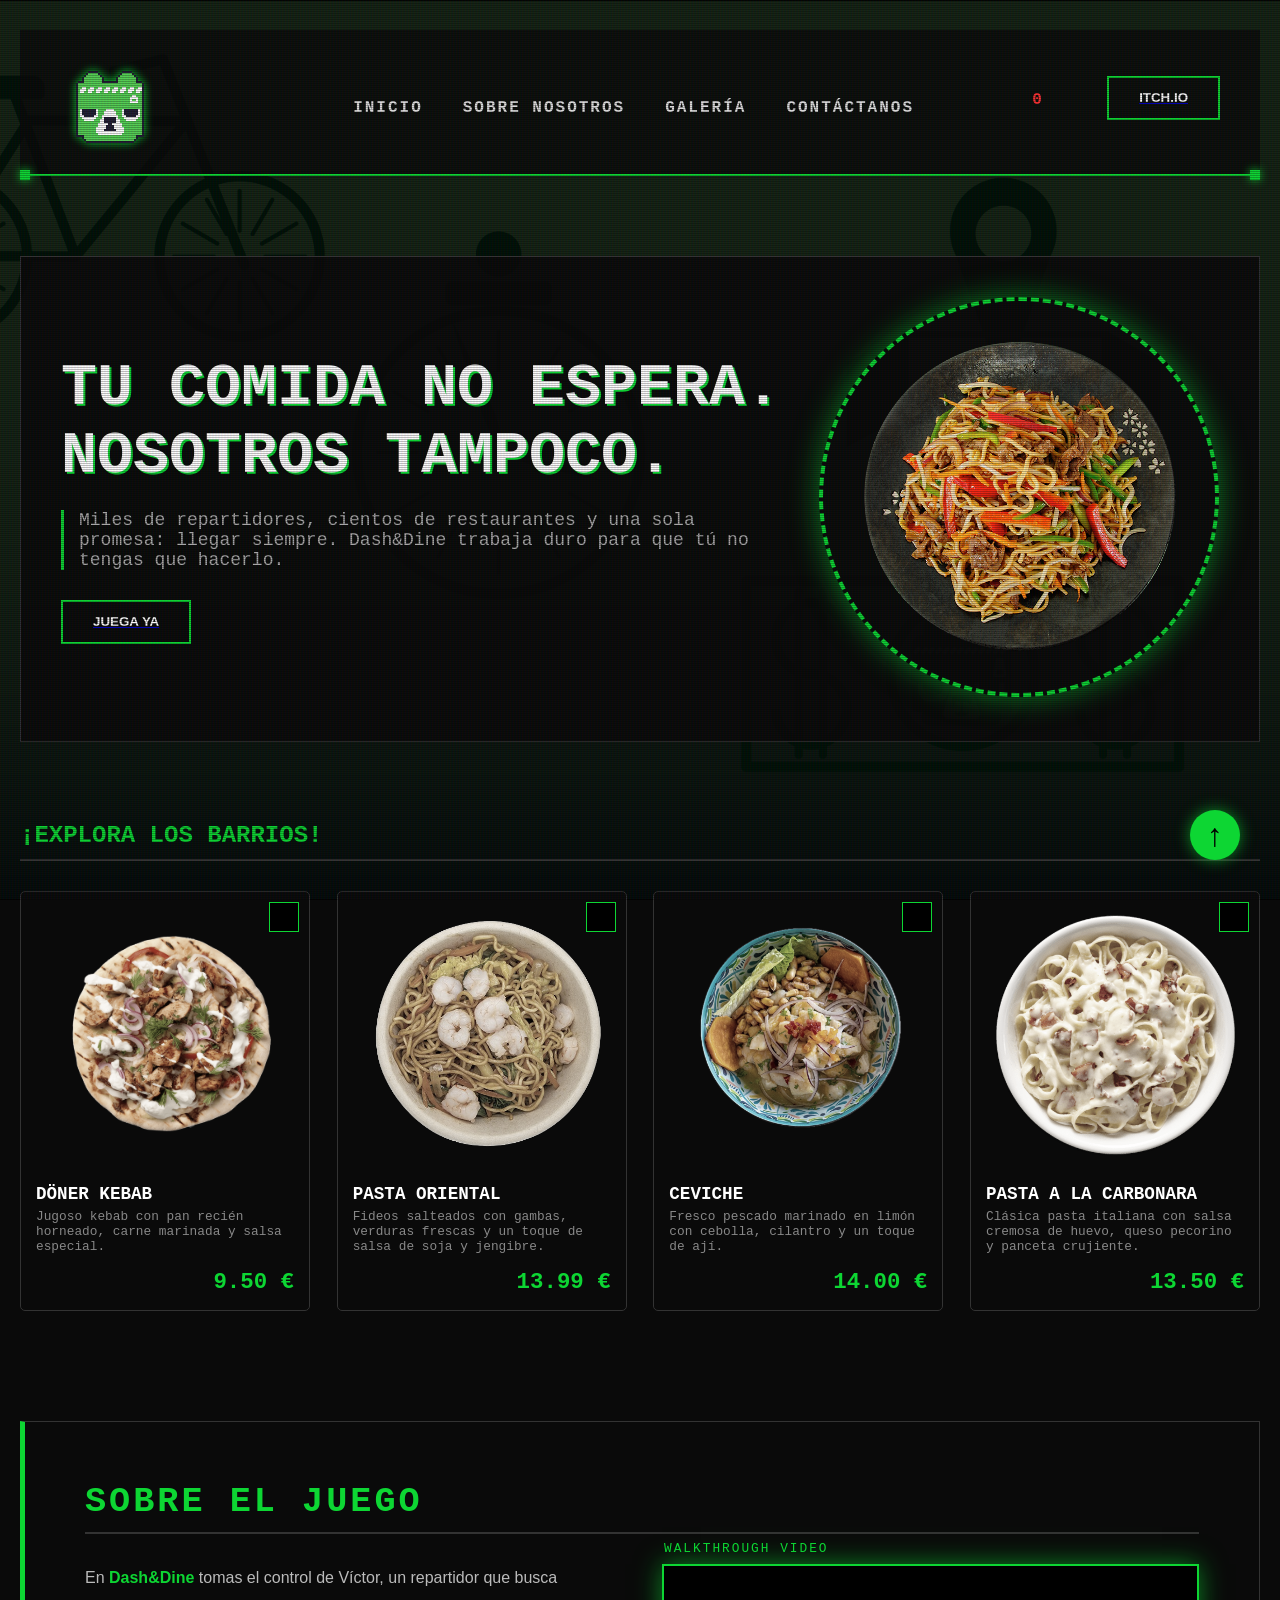
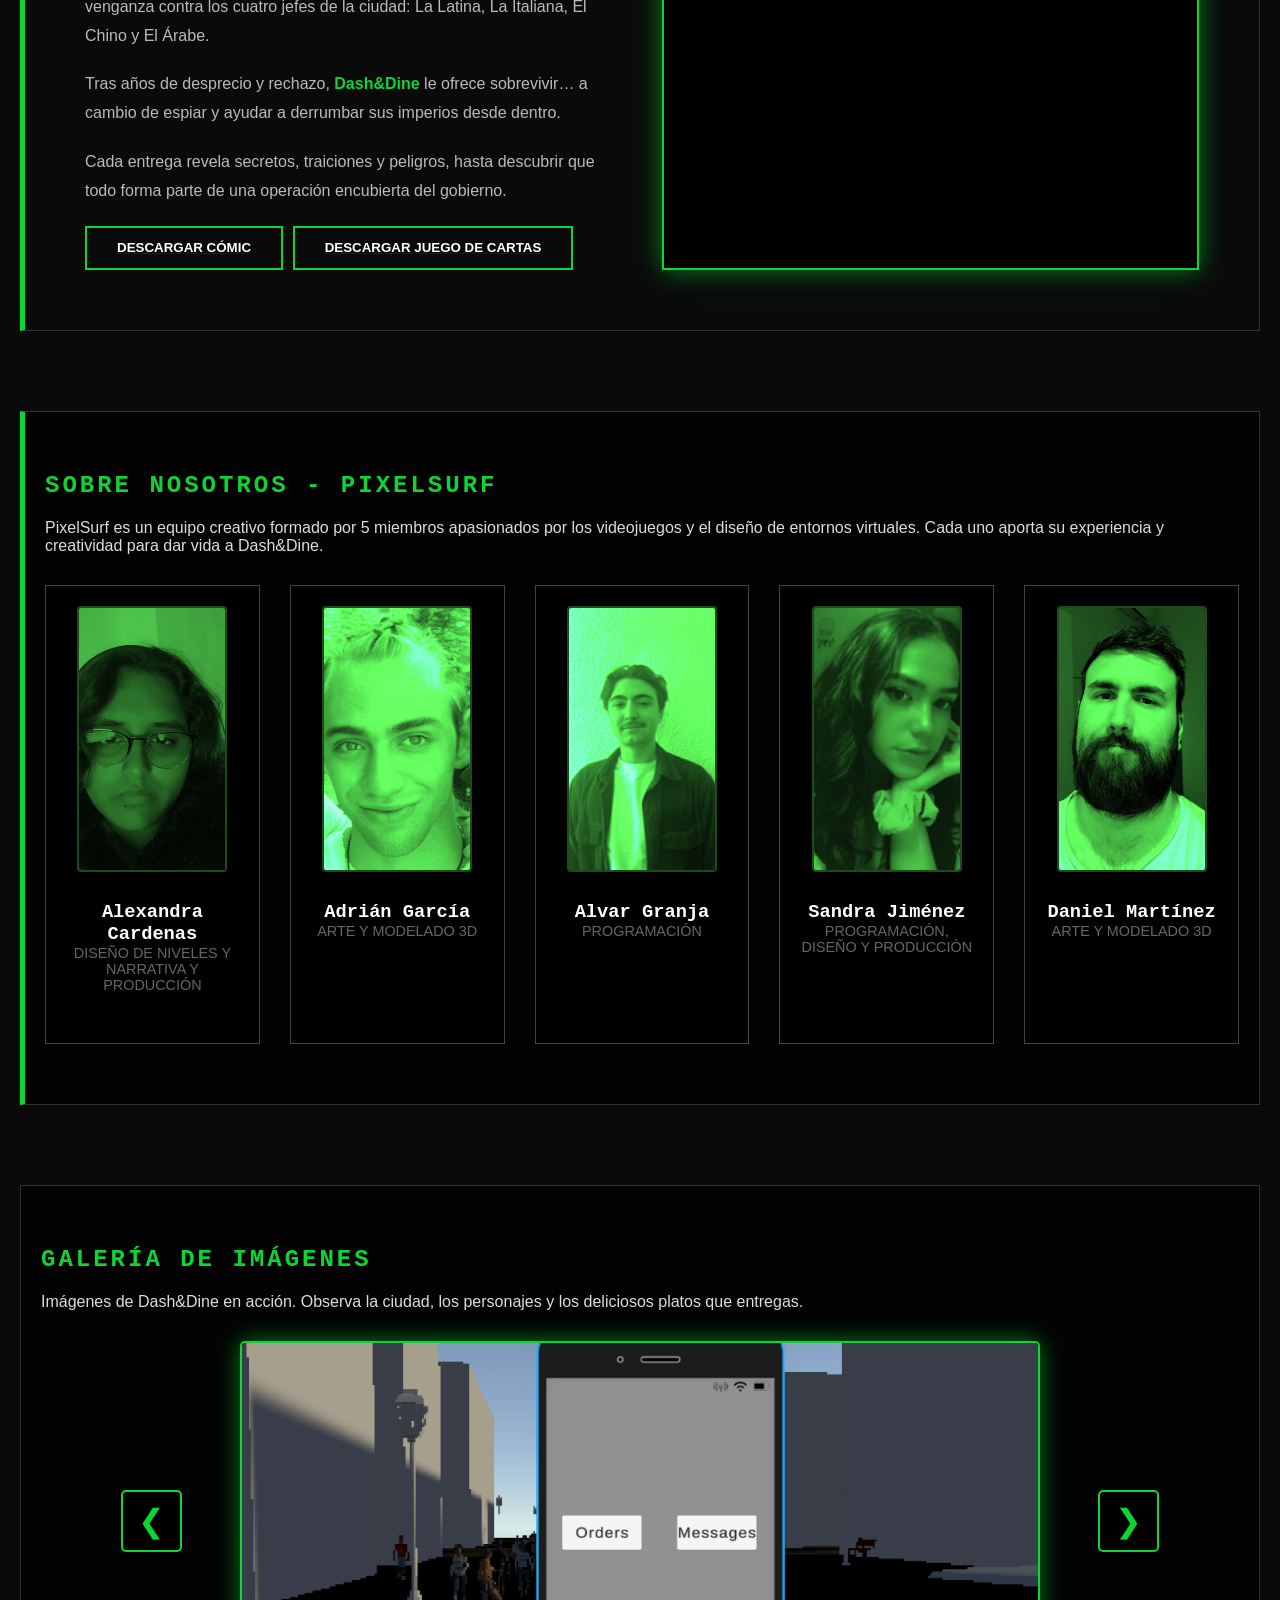
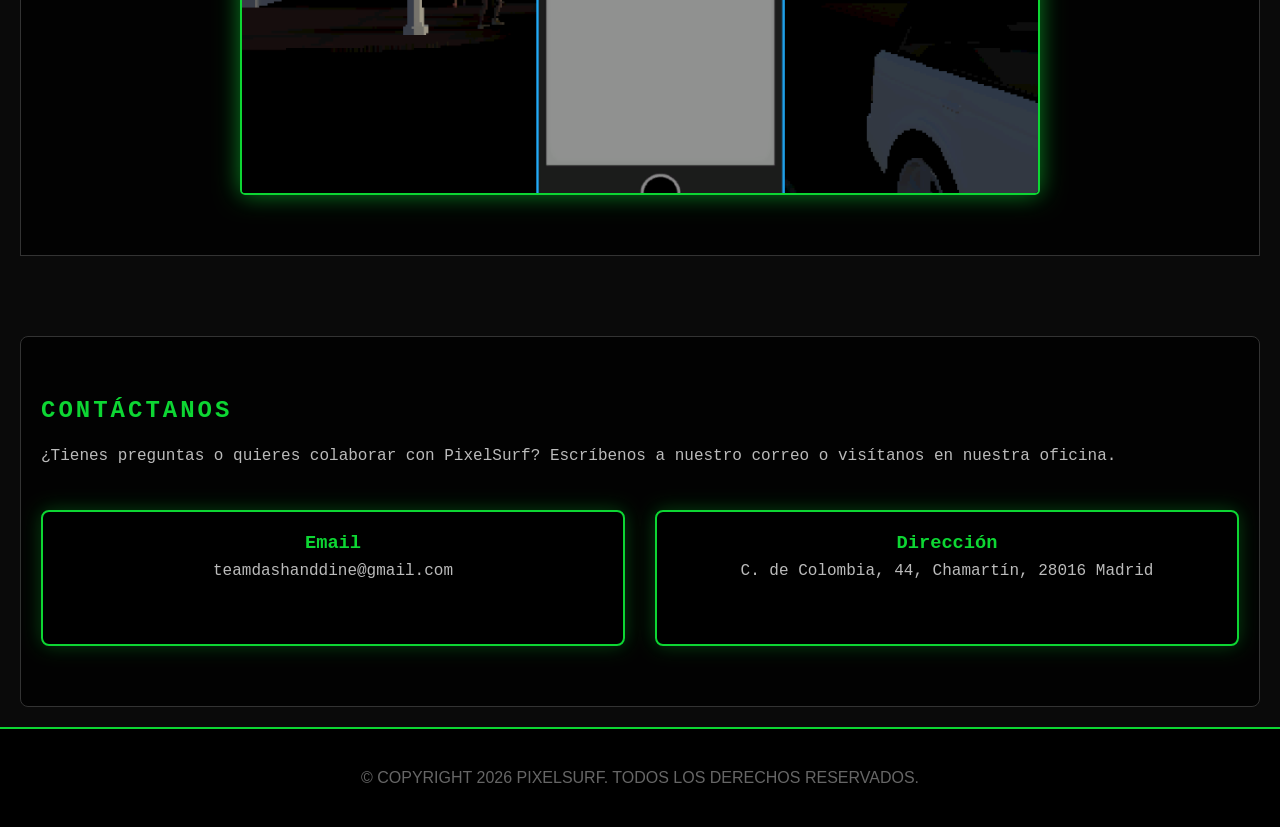
==== index.html @ 3e517e76 "Cambios en la V2.0 de la Página web de Dash&Dine-BETA" ====
<!DOCTYPE html>
<html lang="es">
<head>
    <meta charset="UTF-8">
    <meta name="viewport" content="width=device-width, initial-scale=1.0">
    <title>Dash&Dine</title>
    <link rel="icon" type="image/x-icon" href="./images/Logo empresa vectorizado.png">
    <link rel="stylesheet" href="styles.css">
    <link rel="stylesheet" href="https://cdnjs.cloudflare.com/ajax/libs/font-awesome/7.0.1/css/all.min.css" integrity="sha512-2SwdPD6INVrV/lHTZbO2nodKhrnDdJK9/kg2XD1r9uGqPo1cUbujc+IYdlYdEErWNu69gVcYgdxlmVmzTWnetw==" crossorigin="anonymous" referrerpolicy="no-referrer" />    
    <link href="https://fonts.googleapis.com/css2?family=Press+Start+2P&display=swap" rel="stylesheet">
</head>
<body>

    <div class="container" id="container">
    <header>
  <div class="header-left">
    <div class="logo"><img src="images/idel cara oso.gif" alt="Logo Dash&Dine"></div>
  </div>

  <div class="header-center">
    <nav id="nav">
      <ul>
        <li><a href="#home">Inicio</a></li>        
        <li><a href="#sobre-nosotros">Sobre Nosotros</a></li>
        <li><a href="#galeria">Galería</a></li>
        <li><a href="#contacto">Contáctanos</a></li>              
      </ul>
    </nav>
  </div>

  <div class="header-right">
    <div class="buttons">          
      <button class="btn"><a href="https://dashdine.itch.io/dashanddine" target="_blank"><strong style="color: #ffff;">ITCH.IO</strong></a></button>        
    </div>

    <div class="cart-icon">
      <i class="fa-solid fa-cart-shopping"></i>
      <span class="cart-count">0</span>
    </div>

    <div class="hamburger" id="hamburger">
      <i class="fas fa-bars"></i>
    </div>  
  </div>
</header>
    
    <main>
      <!-- SECCIÓN CABECERO -->
        <section class="hero" id="home">
            <div class="hero-text">
                <h1>Tu comida no espera. Nosotros tampoco.</h1>
                <p>Miles de repartidores, cientos de restaurantes y una sola promesa: llegar siempre. Dash&Dine trabaja duro para que tú no tengas que hacerlo.</p>
                <button class="btn"><a href="https://drive.google.com/file/d/17sNbVnLDnBsjd07qp7VvM08RgB2fmEKS/view?usp=sharing" target="_blank"><strong style="color: #ffff;">JUEGA YA</strong></a></button>
            </div>

            <div class="hero-image">
                <img src="./images/1.png" alt="Delicious Food" id="heroImage">
            </div>
        </section>
      <!-- SECCIÓN PLATOS -->
        <section class="popular-dishes">
        <h2>¡Explora los barrios!</h2>
        <div class="dishes">
          <div class="dish" data-img="./images/2.png">
          <img class="dish-image" src="./images/2.png" alt="Döner Kebab">
            <h3>Döner Kebab</h3>
            <p>Jugoso kebab con pan recién horneado, carne marinada y salsa especial.</p>
            <span class="price">9.50 €</span>
            <button class="add-to-cart" data-name="Döner Kebab" data-price="9.50">
              <i class="fas fa-plus"></i>
            </button>
          </div>

         <div class="dish" data-img="./images/3.png">
          <img class="dish-image" src="./images/3.png"  alt="Pasta Oriental">
            <h3>Pasta Oriental</h3>
            <p>Fideos salteados con gambas, verduras frescas y un toque de salsa de soja y jengibre.</p>
            <span class="price">13.99 €</span>
            <button class="add-to-cart" data-name="Pasta Oriental" data-price="13.99">
              <i class="fas fa-plus"></i>
            </button>
          </div>

          <div class="dish" data-img="./images/4.png">
          <img class="dish-image" src="./images/4.png" alt="Ceviche">
            <h3>Ceviche</h3>
            <p>Fresco pescado marinado en limón con cebolla, cilantro y un toque de ají.</p>
            <span class="price">14.00 €</span>
            <button class="add-to-cart" data-name="Ceviche" data-price="14.00">
              <i class="fas fa-plus"></i>
            </button>
          </div>

          <div class="dish" data-img="./images/5.png">
          <img class="dish-image" src="./images/5.png" alt="Pasta a la Carbonara">
            <h3>Pasta a la Carbonara</h3>
            <p>Clásica pasta italiana con salsa cremosa de huevo, queso pecorino y panceta crujiente.</p>
            <span class="price">13.50 €</span>
            <button class="add-to-cart" data-name="Pasta a la Carbonara" data-price="13.50">
              <i class="fas fa-plus"></i>
            </button>
          </div>
        </div>
      </section>
      <!-- SECCIÓN SOBRE EL JUEGO -->
<section class="about-section">
  <h2>Sobre el juego</h2>

  <div class="about-grid">
    <!-- TEXTO -->
    <div class="about-text-box">
      <p>En <strong style="color: var(--dd-green);">Dash&Dine</strong> tomas el control de Víctor, un repartidor que busca
        venganza contra los cuatro jefes de la ciudad: La Latina, La Italiana,
        El Chino y El Árabe.
      </p>
      
      <p>
        Tras años de desprecio y rechazo, <strong style="color: var(--dd-green);">Dash&Dine</strong> le ofrece sobrevivir…
        a cambio de espiar y ayudar a derrumbar sus imperios desde dentro.
      </p>

      <p>
        Cada entrega revela secretos, traiciones y peligros, hasta descubrir
        que todo forma parte de una operación encubierta del gobierno.
      </p>
      <button class="btn"><a href="https://drive.google.com/file/d/1KR_ivKuhvXHb9k7zeSkbUABe98mkqqDk/view?usp=sharing" target="_blank"><strong style="color: #ffff;">DESCARGAR CÓMIC</strong></a></button>
      <button class="btn"><a href="https://drive.google.com/file/d/1EdqJlGHJzO-YU3TtNzqWUYExF499_Bqb/view?usp=sharing" target="_blank"><strong style="color: #ffff;">DESCARGAR JUEGO DE CARTAS</strong></a></button>
    </div>
    <div class="about-video">
  <div class="video-frame">
    <iframe 
      src="https://www.youtube.com/embed/zdBp_uDcP5E"
      title="Dash & Dine - Gameplay"
      frameborder="0"
      allow="accelerometer; autoplay; clipboard-write; encrypted-media; gyroscope; picture-in-picture"
      allowfullscreen>
    </iframe>
  </div>
</div>
</section>

<!-- SECCIÓN SOBRE NOSOTROS -->
<section class="team-section" id="sobre-nosotros">
  <div class="team-container">
    <h2>Sobre Nosotros - PixelSurf</h2>
    <p>PixelSurf es un equipo creativo formado por 5 miembros apasionados por los videojuegos y el diseño de entornos virtuales. Cada uno aporta su experiencia y creatividad para dar vida a Dash&Dine.</p>
    
    <div class="team-members">
      <div class="member">
        <img src="./images/team1.jpg" alt="Miembro 1">
        <h3>Alexandra Cardenas</h3>
        <p>Diseño de niveles y narrativa y Producción</p>
      </div>
      <div class="member">
        <img src="./images/team2.jpg" alt="Miembro 2">
        <h3>Adrián García</h3>
        <p>Arte y Modelado 3D</p>
      </div>
      <div class="member">
        <img src="./images/team3.jpg" alt="Miembro 3">
        <h3>Alvar Granja</h3>
        <p>Programación</p>
      </div>
      <div class="member">
        <img src="./images/team4.jpg" alt="Miembro 4">
        <h3>Sandra Jiménez</h3>
        <p>Programación, Diseño y Producción</p>
      </div>
      <div class="member">
        <img src="./images/team5.jpg" alt="Miembro 5">
        <h3>Daniel Martínez</h3>
        <p>Arte y Modelado 3D</p>
      </div>
    </div>
  </div>
</section>

<!-- SECCIÓN GALERÍA -->
<section class="gallery-section" id="galeria">
  <div class="gallery-container">
    <h2>Galería de Imágenes</h2>
    <p>Imágenes de Dash&Dine en acción. Observa la ciudad, los personajes y los deliciosos platos que entregas.</p>
    
   <div class="gallery-carousel">
      <div class="carousel-track">
        <img src="./images/gallery1.png" alt="Captura 1">
        <img src="./images/gallery2.png" alt="Captura 2">
        <img src="./images/gallery3.png" alt="Captura 3">
        <img src="./images/gallery4.png" alt="Captura 4">
        <img src="./images/gallery5.png" alt="Captura 5">
        <img src="./images/gallery6.png" alt="Captura 6">
        <img src="./images/gallery7.png" alt="Captura 7">
        <img src="./images/gallery8.png" alt="Captura 8">
        <img src="./images/gallery9.png" alt="Captura 9">
        <img src="./images/gallery10.png" alt="Captura 10">
        <img src="./images/gallery11.png" alt="Captura 11">
        <img src="./images/gallery12.png" alt="Captura 12">        
        <img src="./images/gallery13.png" alt="Captura 13">
        <img src="./images/gallery14.png" alt="Captura 14">
      </div>  
    </div>
    <button class="carousel-btn prev">&#10094;</button>
    <button class="carousel-btn next">&#10095;</button>

  <!-- Lightbox overlay -->
  <div id="lightbox-overlay">
    <span id="lightbox-close">&times;</span>
    <img id="lightbox-image" src="" alt="">
  </div>
</section>

<!-- SECCIÓN CONTÁCTANOS -->
<section class="contact-section" id="contacto">
  <div class="contact-container">
    <h2>Contáctanos</h2>
    <p>¿Tienes preguntas o quieres colaborar con PixelSurf? Escríbenos a nuestro correo o visítanos en nuestra oficina.</p>
    
    <div class="contact-grid">
      <!-- Datos de contacto -->
      <div class="contact-card">
        <i class="fa-solid fa-envelope"></i>
        <h3>Email</h3>
        <p>teamdashanddine@gmail.com</p>
      </div>

      <div class="contact-card">
        <i class="fa-solid fa-location-dot"></i>
        <h3>Dirección</h3>
        <p>C. de Colombia, 44, Chamartín, 28016 Madrid</p>
      </div>      
    </div>
  </div>
</section>

    <!-- Botón para volver al inicio -->
    <a href="#container" class="back-to-top" title="Volver al inicio">
        &#8593; <!-- Flecha hacia arriba -->
    </a>


    </main>
    </div>
    <script src="script.js"></script>
</body>
<!-- FOOTER-->
<footer>
        <p>&copy; copyright 2026 PixelSurf. Todos los derechos reservados.</p>
    </footer>
</html>
---- styles.css ----
/* ================= VARIABLES & SETUP ================= */
:root {
    --dd-green: #0dd633;
    --dd-green-glow: rgba(13, 214, 51, 0.6);
    --bg-dark: #0a0a0a;
    --bg-panel: #141414;
    --text-main: #e0e0e0;
    --alert-red: #ff3333;

    --font-tech: 'Courier New', Courier, 'Roboto Mono', monospace;
    --font-heading: 'Segoe UI', Impact, Roboto, sans-serif;
}

body, p, span, a, li, input, button, .about-text-box, .dish p, .team-members .member p, .contact-card p, .back-to-top {
    font-family: var(--font-heading);
}

/* Mantener títulos con la fuente de encabezado */
h1, h2, h3, h4, h5, h6 {
    font-family: var(--font-tech);
}
html {
    scroll-behavior: smooth;
}

* {
    margin: 0;
    padding: 0;
    box-sizing: border-box;
    font-family: var(--font-heading);
}

/* ================= BODY & BACKGROUND ================= */
body {
    background-color: var(--bg-dark);
    color: var(--text-main);
    overflow-x: hidden;
    position: relative;
}

body::before {
    content: "";
    position: fixed;
    top: 0; left: 0; width: 100%; height: 100%;
    background-image: url("./images/fondo pag itchio_dash&dine.png");
    background-size: cover;
    background-position: center;
    filter: brightness(0.2) contrast(1.2) grayscale(0.1);
    z-index: -2;
}

body::after {
    content: " ";
    position: fixed;
    top: 0; left: 0; right: 0; bottom: 0;
    filter: pixelate(3px, 3px);
    background: linear-gradient(rgba(18,16,16,0) 50%, rgba(0,0,0,0.25) 50%),
                linear-gradient(90deg, rgba(255,0,0,0.06), rgba(0,255,0,0.02), rgba(0,0,255,0.06));
    background-size: 100% 2px, 3px 100%;
    pointer-events: none;    
    z-index: 999;
}

.container {
    max-width: 1400px;
    margin: 0 auto;
    padding: 20px;
}

/* ================= CINTA DE PELIGRO ================= */
.hazard-strip {
    height: 10px;
    width: 100%;
    background: repeating-linear-gradient(45deg, #000 0 10px, var(--dd-green) 10px 20px);
    position: fixed;
    top: 0;
    z-index: 1001;
    box-shadow: 0 0 10px var(--dd-green);
}

/* ================= HEADER ================= */
header {
    display: flex;
    justify-content: space-between;
    align-items: center;
    padding: 25px 40px 15px;
    background: rgba(10,10,10,0.8);
    border-bottom: 2px solid var(--dd-green);
    margin-top: 10px;
    position: relative;
}

header::before, header::after {
    content: '';
    position: absolute;
    bottom: -6px;
    width: 10px;
    height: 10px;
    background: var(--dd-green);
    box-shadow: 0 0 10px var(--dd-green);
}

header::before { left: 0; }
header::after { right: 0; }

.logo img {
    height: 100px;
    filter: drop-shadow(0 0 5px var(--dd-green));
}

/* ================= NAVEGACIÓN ================= */
nav ul {
    display: flex;
    gap: 40px;
    list-style: none;
}

nav ul li a {
    text-decoration: none;
    color: var(--text-main);
    font-family: var(--font-tech);
    text-transform: uppercase;
    font-weight: bold;
    letter-spacing: 2px;
    position: relative;
    transition: 0.3s;
}

nav ul li a:hover {
    color: var(--dd-green);
    text-shadow: 0 0 8px var(--dd-green);
}

nav ul li a:hover::before {
    content: '> ';
    position: absolute;
    left: -15px;
    top: 0.25px;
    color: var(--dd-green);
    animation: blink 0.5s infinite;
}

.cart-icon {
    position: relative;
    bottom: 20px;
    right: 80px;
    transform: translateY(-50%);
    display: flex;
    align-items: center;
    gap: 5px;
    cursor: pointer;
}

.cart-icon i { font-size: 1.2rem; color: var(--text-main); }
.cart-icon .cart-count { font-family: var(--font-tech); font-weight: bold; color: var(--alert-red); }

@keyframes blink { 50% { opacity: 0; } }

/* ================= BOTONES "EXECUTE" ================= */
.btn {
  padding: 12px 30px;
  border: 2px solid var(--dd-green);
  background: transparent;
  color: var(--dd-green);
  font-family: var(--font-tech);
  font-weight: bold;
  text-transform: uppercase;
  cursor: pointer;
  position: relative;
  overflow: hidden;
  z-index: 1;
}

.btn::before {
  content: '';
  position: absolute;
  top: 0; left: 0;
  width: 100%; height: 100%;
  background: var(--dd-green);
  transform: translateX(-100%);
  transition: transform 0.3s ease;
  z-index: -1;
}

.btn:hover::before {
  transform: translateX(0);
}

.btn:hover {
  color: #000;
  box-shadow: 0 0 15px var(--dd-green-glow);
}

/* ================= HERO ================= */
.hero {
    display: flex;
    align-items: center;
    margin-top: 80px;
    border: 1px solid #333;
    background: rgba(10,10,10,0.9);
    padding: 40px;
    position: relative;
}

.hero-text h1 {
    font-size: 60px;
    color: white;
    text-transform: uppercase;
    text-shadow: 2px 2px 0 var(--dd-green);
    margin-bottom: 20px;
}

.hero-text p {
    margin-bottom: 30px;
    margin-right: 40px;
    font-size: 18px;
    color: #aaa;
    font-family: var(--font-tech);
    border-left: 3px solid var(--dd-green);
    padding-left: 15px;
}

.hero-image img {
    width: 400px;
    height: 400px;
    border-radius: 50%;
    object-fit: cover;
    border: 4px dashed var(--dd-green);
    box-shadow: 0 0 30px var(--dd-green-glow);
    animation: spinHero 15s linear infinite, pulseBorder 2s infinite;
}

@keyframes spinHero { from { transform: rotate(0deg); } to { transform: rotate(360deg); } }
@keyframes pulseBorder {
    0% { box-shadow: 0 0 10px var(--dd-green-glow); }
    50% { box-shadow: 0 0 30px var(--dd-green-glow); border-color: #fff; }
    100% { box-shadow: 0 0 10px var(--dd-green-glow); }
}

/* ================= SOBRE EL JUEGO ================= */
.about-section {
    margin-top: 80px;
    padding: 60px;
    background: rgba(10,10,10,0.9);
    border: 1px solid #333;
    border-left: 5px solid var(--dd-green);
    clip-path: polygon(20px 0,100% 0,100% calc(100%-20px),calc(100%-20px) 100%,0 100%,0 20px);
}

.about-section h2 {
    color: var(--dd-green);
    font-family: var(--font-tech);
    text-transform: uppercase;
    letter-spacing: 3px;
    font-size: 2.2rem;
    margin-bottom: 30px;
    border-bottom: 2px solid #333;
    padding-bottom: 10px;
}

.about-grid { display: grid; grid-template-columns: 1fr 1fr; gap: 40px; }
.about-text-box { color: #bbb; font-size: 1rem; font-family: var(--font-tech); line-height: 1.8; }
.about-text-box p { margin-bottom: 20px; }

.about-video { width: 100%; }
.video-frame {
    position: relative;
    padding-bottom: 56.25%;
    height: 0;
    border: 2px solid var(--dd-green);
    box-shadow: 0 0 25px var(--dd-green-glow);
    background: #000;
}
.video-frame::before {
    margin-top: 5px;
    content: "WALKTHROUGH VIDEO";
    position: absolute;
    top: -30px; left: 0;
    font-family: var(--font-tech);
    font-size: 0.8rem;
    letter-spacing: 2px;
    color: var(--dd-green);
}
.video-frame iframe {
    position: absolute;
    inset: 0;
    width: 100%;
    height: 100%;
    border: none;
    filter: contrast(1.1) brightness(0.95);
}

/* ================= PLATOS ================= */
.popular-dishes { margin-top: 80px; }
.popular-dishes h2 { color: var(--dd-green); text-transform: uppercase; border-bottom: 2px solid #333; padding-bottom: 10px; margin-bottom: 30px; font-family: var(--font-tech); }
.dishes { display: flex; justify-content: space-between; flex-wrap: wrap; }

.dish {
    width: calc(25% - 20px);
    background: rgba(10,10,10,0.9);
    border: 1px solid #333;
    border-radius: 5px;
    padding: 15px;
    margin-bottom: 30px;
    position: relative;
    transition: transform 0.3s, border-color 0.3s;
}
.dish:hover { transform: translateY(-5px); border-color: var(--dd-green); box-shadow: 0 0 15px rgba(13,214,51,0.2); }
.dish img { width: 100%; border-radius: 2px; filter: grayscale(0.5); transition: filter 0.3s; animation: spinDish 20s linear infinite; }
.dish:hover img { filter: grayscale(0); }
.dish h3 { color: white; margin-top: 15px; text-transform: uppercase; font-size: 1.1rem; }
.dish p { color: #888; font-size: 0.8rem; font-family: var(--font-tech); margin: 5px 0 15px 0; }
.dish .price { font-size: 1.4rem; color: var(--dd-green); font-family: var(--font-tech); font-weight: bold; display: block; text-align: right; }
.dish .add-to-cart { position: absolute; top: 10px; right: 10px; width: 30px; height: 30px; background: black; color: var(--dd-green); border: 1px solid var(--dd-green); display: flex; justify-content: center; align-items: center; cursor: pointer; font-weight: bold; }
.dish .add-to-cart:hover { background: var(--dd-green); color: #000; }

@keyframes spinDish { from { transform: rotate(0deg); } to { transform: rotate(360deg); } }

/* ================= SECCIONES INFORMATIVAS ================= */
.team-section, .gallery-section, .contact-section {
    background: rgba(0,0,0,0.8);
    border: 1px solid #333;
    color: #ddd;
    padding: 60px 20px;
    margin-top: 80px;
    position: relative;
}

.team-section { clip-path: polygon(20px 0,100% 0,100% calc(100%-20px),calc(100%-20px) 100%,0 100%,0 20px); border-left: 5px solid var(--dd-green); }

.team-section h2, .gallery-section h2, .contact-section h2 { color: var(--dd-green); font-family: var(--font-tech); text-transform: uppercase; letter-spacing: 3px; margin-bottom: 20px; }

.team-members {
    display: grid;
    grid-template-columns: repeat(5,1fr);
    gap: 30px;
    justify-items: center;
}
.team-members .member {
    background: #000; border: 1px solid #444; padding: 20px; transition: 0.3s; width: 100%; max-width: 220px; text-align: center;
}
.team-members .member:hover { border-color: var(--dd-green); box-shadow: 0 0 15px rgba(13,214,51,0.3) inset; }
.team-members .member img { width: 150px; height: 266px; object-fit: cover; border-radius: 4px; border: 2px solid #333; filter: sepia(1) hue-rotate(70deg) saturate(3); margin-bottom: 15px; transition: filter 0.3s, border-color 0.3s; }
.team-members .member:hover img { filter: none; border-color: var(--dd-green); }
.team-members .member h3 { color: white; margin-top: 10px; font-family: var(--font-tech); }
.team-members .member p { color: #666; font-size: 0.9em; text-transform: uppercase; }

.team-container p{
    margin-bottom: 30px;   
}

/* ================= GALERÍA ================= */
.gallery-carousel { max-width: 800px; margin: 0 auto; overflow: hidden; border: 2px solid var(--dd-green); box-shadow: 0 0 25px var(--dd-green-glow); border-radius: 5px; }
.carousel-track { display: flex; transition: transform 0.5s ease; width: 100%; }
.carousel-track img { flex-shrink: 0; width: 100%; height: 450px; object-fit: cover; display: block; }
.carousel-btn { position: absolute; top: 50%; transform: translateY(-50%); background: rgba(0,0,0,0.8); color: var(--dd-green); border: 2px solid var(--dd-green); font-size: 2rem; padding: 10px 15px; cursor: pointer; z-index: 10; transition: 0.3s; border-radius: 5px; }
.carousel-btn:hover { background: var(--dd-green); color: black; box-shadow: 0 0 15px var(--dd-green-glow); }
.carousel-btn.prev { left: 100px; } .carousel-btn.next { right: 100px; }

.gallery-container p {
    margin-bottom: 30px;   
}

#lightbox-overlay {
    display: none;
    position: fixed;
    inset: 0;
    background: rgba(0,0,0,0.8);
    justify-content: center;
    align-items: center;
    z-index: 10000;
}
#lightbox-overlay img { max-width: 90%; max-height: 90%; border: 3px solid var(--dd-green); box-shadow: 0 0 30px var(--dd-green-glow); border-radius: 5px; }
#lightbox-close { position: absolute; top: 20px; right: 30px; font-size: 2rem; color: var(--dd-green); cursor: pointer; font-weight: bold; text-shadow: 0 0 10px var(--dd-green-glow); }

/* ================= CONTACTO ================= */
.contact-section { border-radius: 8px; }
.contact-section p { color: #bbb; font-family: var(--font-tech); margin-bottom: 40px; line-height: 1.6; }
.contact-grid { display: grid; grid-template-columns: repeat(auto-fit,minmax(250px,1fr)); gap: 30px; align-items: start; }
.contact-card { background: rgba(0,0,0,0.8); border: 2px solid var(--dd-green); border-radius: 8px; padding: 20px; text-align: center; box-shadow: 0 0 20px rgba(13,214,51,0.3); transition: transform 0.3s, box-shadow 0.3s; }
.contact-card:hover { transform: translateY(-5px); box-shadow: 0 0 30px var(--dd-green-glow); }
.contact-card i { font-size: 2rem; color: var(--dd-green); margin-bottom: 10px; }
.contact-card h3 { color: var(--dd-green); margin-bottom: 5px; font-family: var(--font-tech); }
.contact-card p { color: #bbb; font-family: var(--font-tech); }

/* ================= BACK TO TOP ================= */
.back-to-top {
    position: fixed; bottom: 40px; right: 40px; width: 50px; height: 50px;
    background: var(--dd-green); color: #000; font-size: 2rem; font-weight: bold; text-align: center; line-height: 50px; border-radius: 50%;
    box-shadow: 0 0 15px var(--dd-green-glow); cursor: pointer; z-index: 1000; transition: transform 0.3s, box-shadow 0.3s; text-decoration: none;
}
.back-to-top:hover { transform: translateY(-5px); box-shadow: 0 0 25px var(--dd-green-glow); }
.back-to-top:active { transform: translateY(0); box-shadow: 0 0 15px var(--dd-green-glow); }

/* ================= FOOTER ================= */
footer {
    background-color: #000;
    border-top: 2px solid var(--dd-green);
    color: #666;
    padding: 40px;
    font-family: var(--font-tech);
    text-transform: uppercase;
    text-align: center;
}
footer a { color: var(--dd-green); }

/* ================= MEDIA QUERIES ================= */
/* Hamburger solo visible cuando nav está oculto */
.hamburger {
    display: none; /* por defecto oculto en escritorio */
    color: var(--dd-green);
    font-size: 30px;
    cursor: pointer;
}

/* Mobile: mostrar solo si nav desaparece */
@media (max-width: 768px) {
    nav { display: none; } /* nav oculto inicialmente */
    .hamburger { display: block; } /* hamburger visible */
}

/* Tablet: hasta 1024px */
@media (max-width: 1024px) {
    .hero { flex-direction: column; text-align: center; padding: 30px; }
    .hero-image { margin-top: 20px; }
    .hero-image img { width: 300px; height: 300px; }
    .about-grid { grid-template-columns: 1fr; gap: 30px; }
    .dish { width: calc(50% - 20px); }
    .team-members { grid-template-columns: repeat(2, 1fr); gap: 20px; }
    .carousel-btn.prev { left: 50px; }
    .carousel-btn.next { right: 50px; }
}

/* Mobile Landscape: hasta 768px */
@media (max-width: 768px) {
    .hazard-strip { display: none; }
    nav { display: none; position: absolute; top: 100%; left: 0; width: 100%; background: black; border-bottom: 2px solid var(--dd-green); z-index: 100; }
    nav.active { display: block; padding: 20px; }
    nav ul { flex-direction: column; gap: 20px; align-items: center; }
    .hamburger { display: block; color: var(--dd-green); font-size: 30px; cursor: pointer; }

    .dish { width: 100%; }
    .team-members { grid-template-columns: 1fr; justify-items: center; }
    .hero-text h1 { font-size: 48px; }
    .hero-text p { font-size: 16px; }
    .hero { border: none; background: transparent; padding: 20px; }
    .hero-image img { width: 250px; height: 250px; }
    .carousel-btn.prev { left: -40px; }
    .carousel-btn.next { right: -40px; }
}

/* Mobile Portrait: hasta 480px */
@media (max-width: 480px) {
    .hero-text h1 { font-size: 36px; }
    .hero-text p { font-size: 14px; }
    .carousel-btn.prev { left: -20px; }
    .carousel-btn.next { right: -20px; }
    .popular-dishes h2, .about-section h2, .team-section h2, .gallery-section h2, .contact-section h2 { font-size: 1.6rem; }
    .dish .price { font-size: 1.2rem; }
}
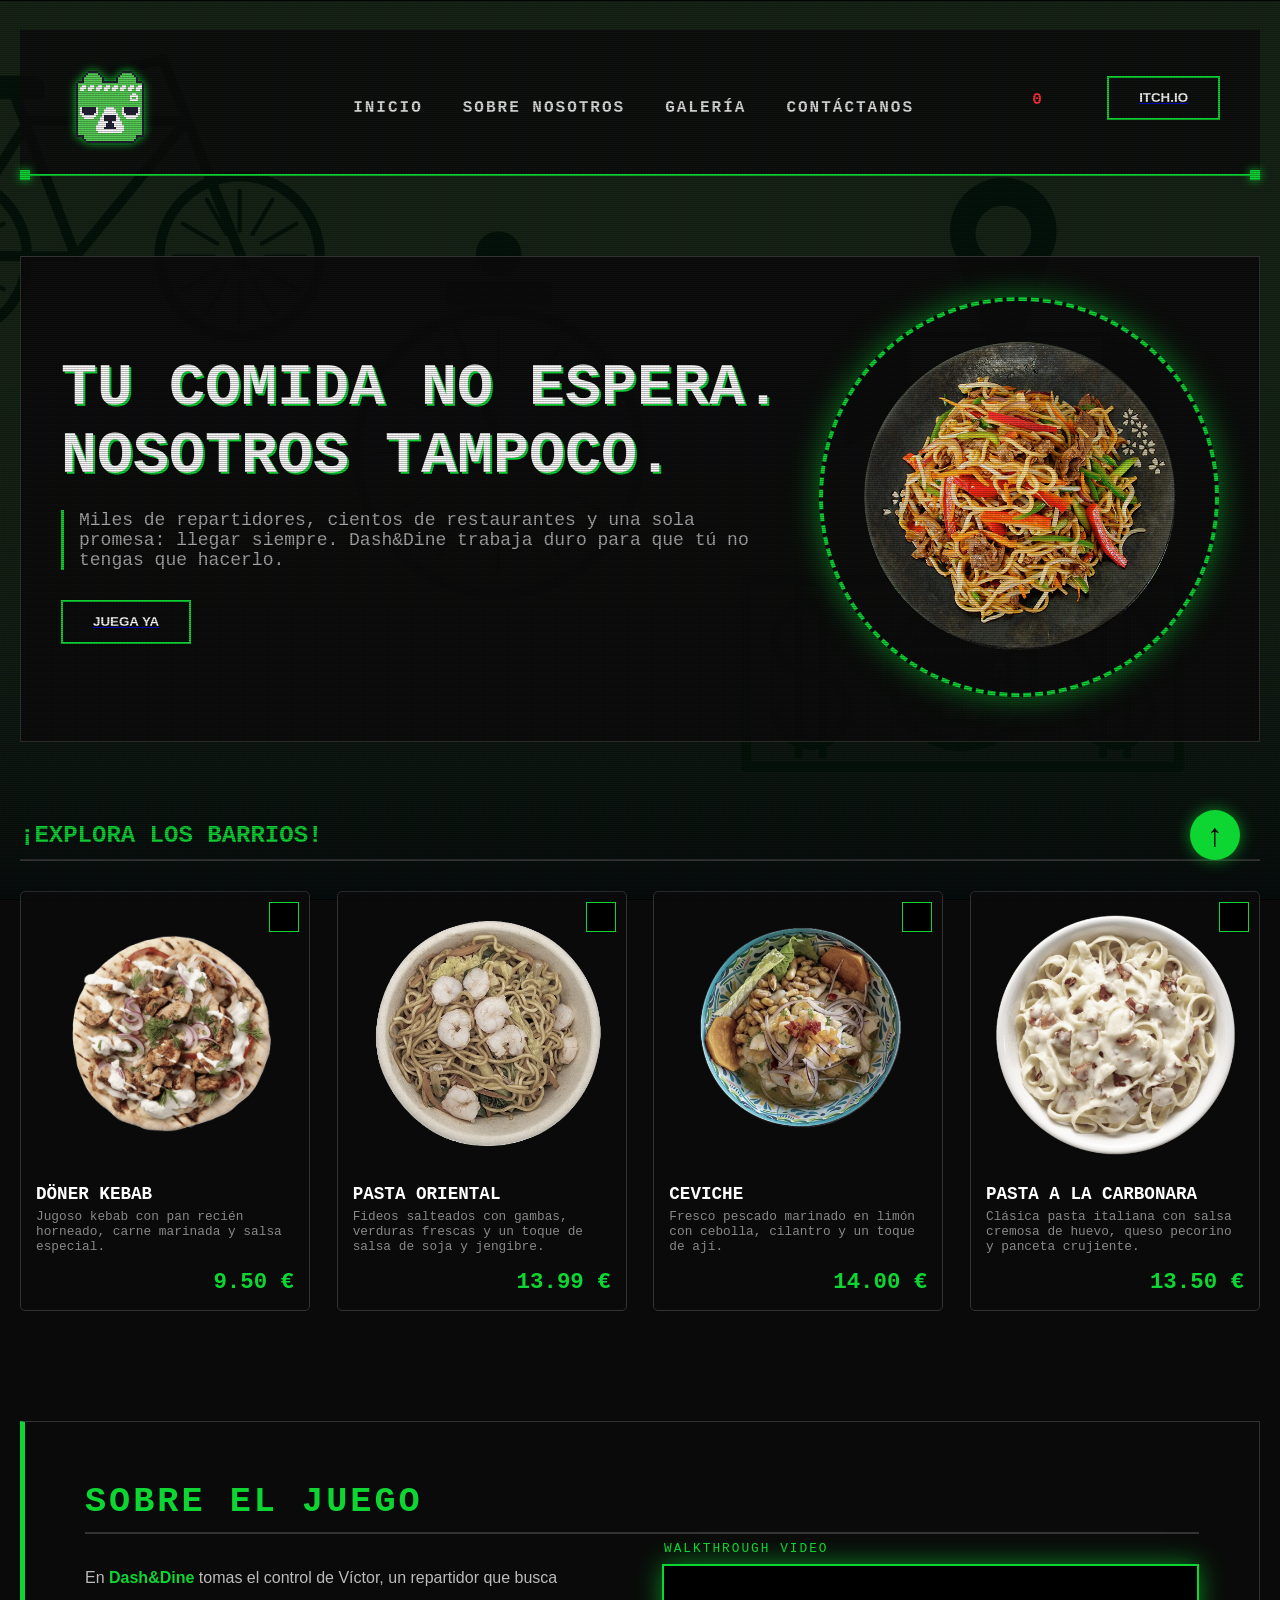
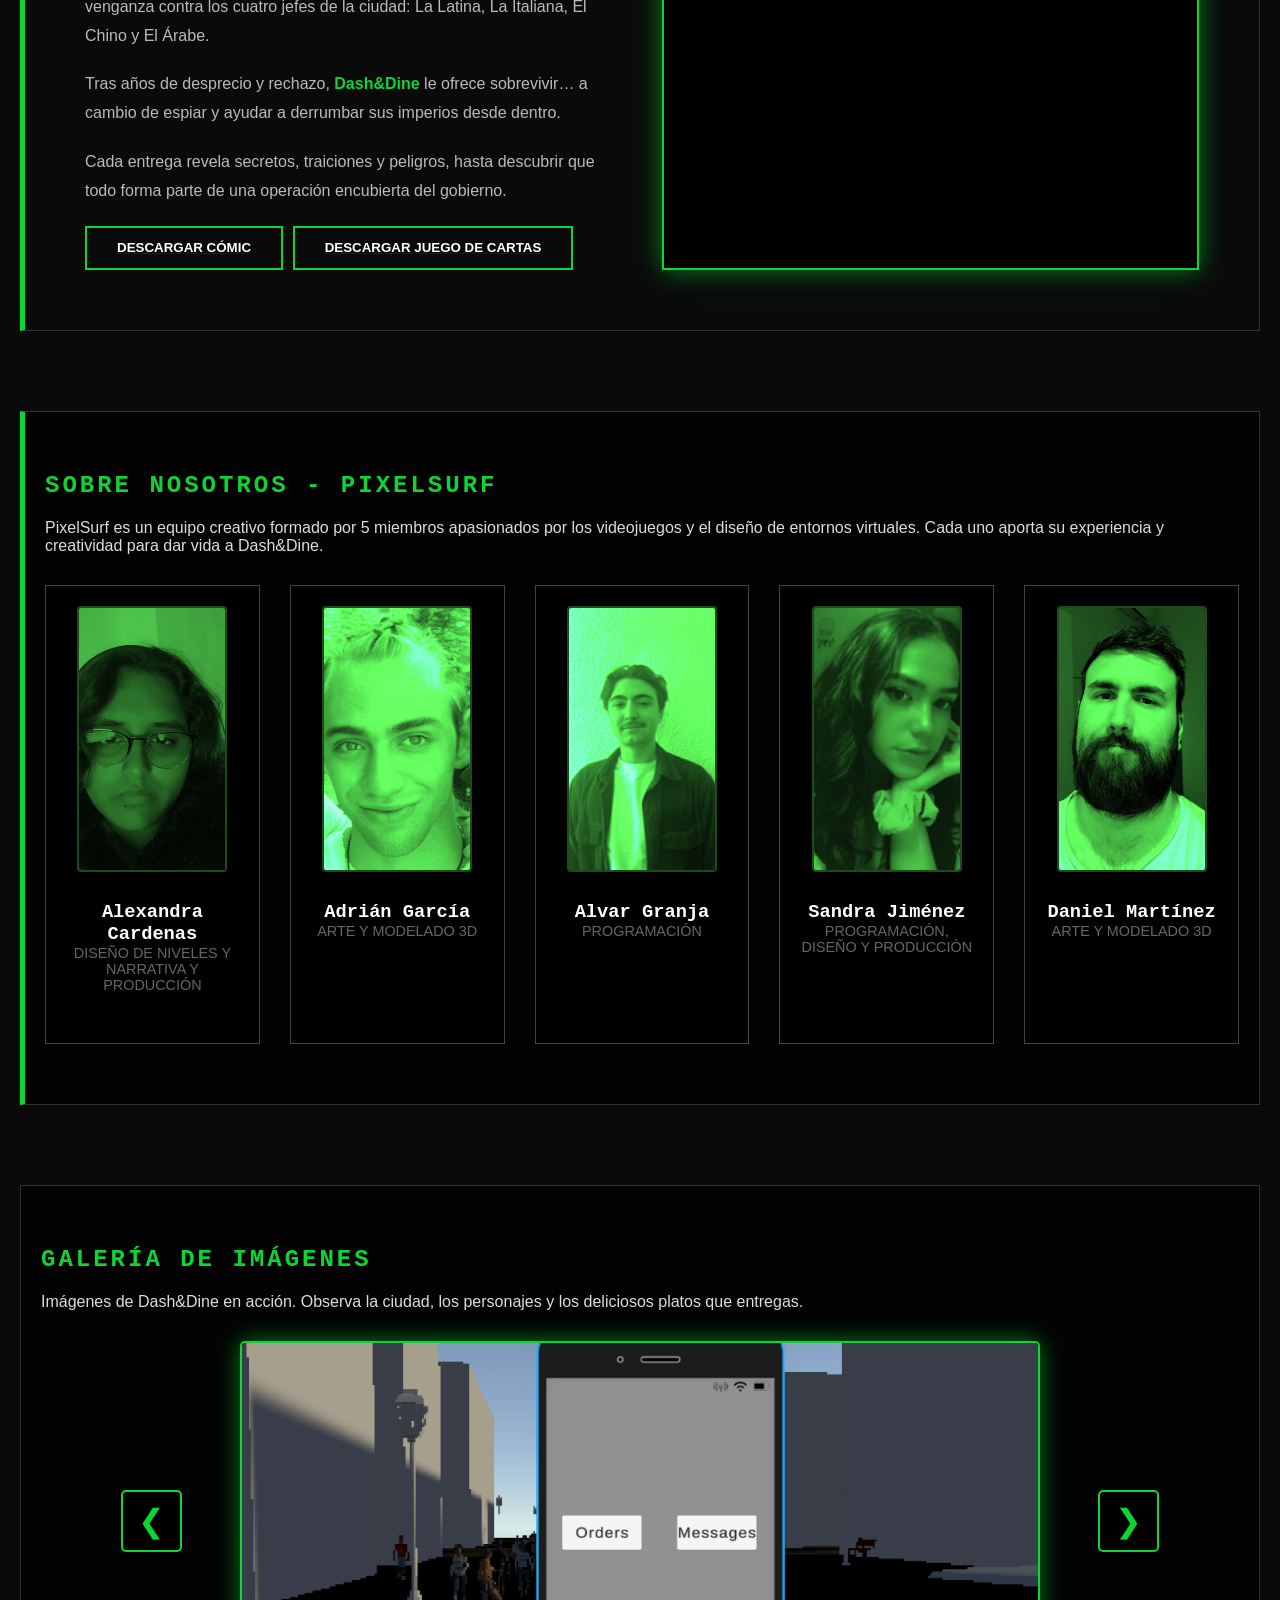
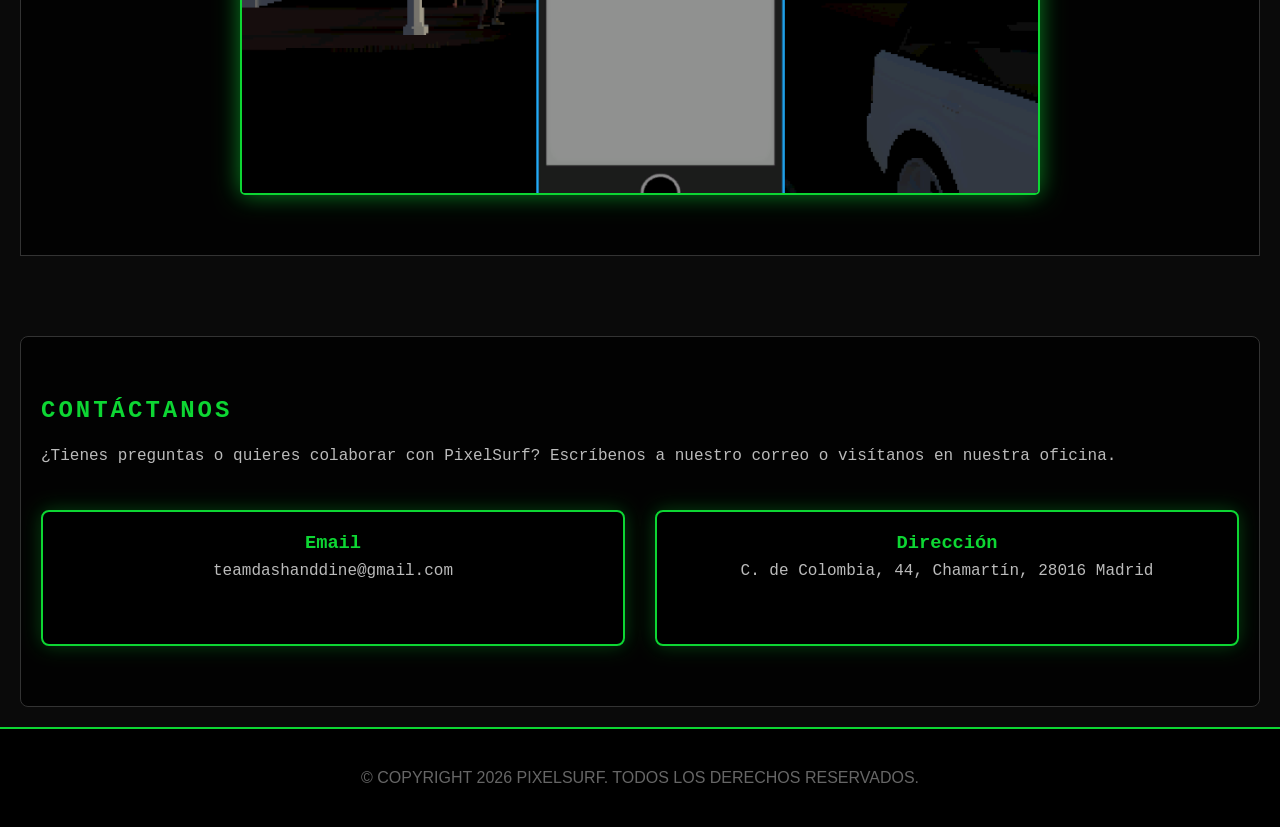
==== commit 59f6c49b: "Nueva BETA" ====
--- a/index.html
+++ b/index.html
@@ -50,7 +50,7 @@
             <div class="hero-text">
                 <h1>Tu comida no espera. Nosotros tampoco.</h1>
                 <p>Miles de repartidores, cientos de restaurantes y una sola promesa: llegar siempre. Dash&Dine trabaja duro para que tú no tengas que hacerlo.</p>
-                <button class="btn"><a href="https://drive.google.com/file/d/17sNbVnLDnBsjd07qp7VvM08RgB2fmEKS/view?usp=sharing" target="_blank"><strong style="color: #ffff;">JUEGA YA</strong></a></button>
+                <button class="btn"><a href="https://drive.google.com/file/d/1_JxgcCNVfXd_ve71Pu-QCFqU8wHJPC1H/view?usp=sharing" target="_blank"><strong style="color: #ffff;">JUEGA YA</strong></a></button>
             </div>
 
             <div class="hero-image">
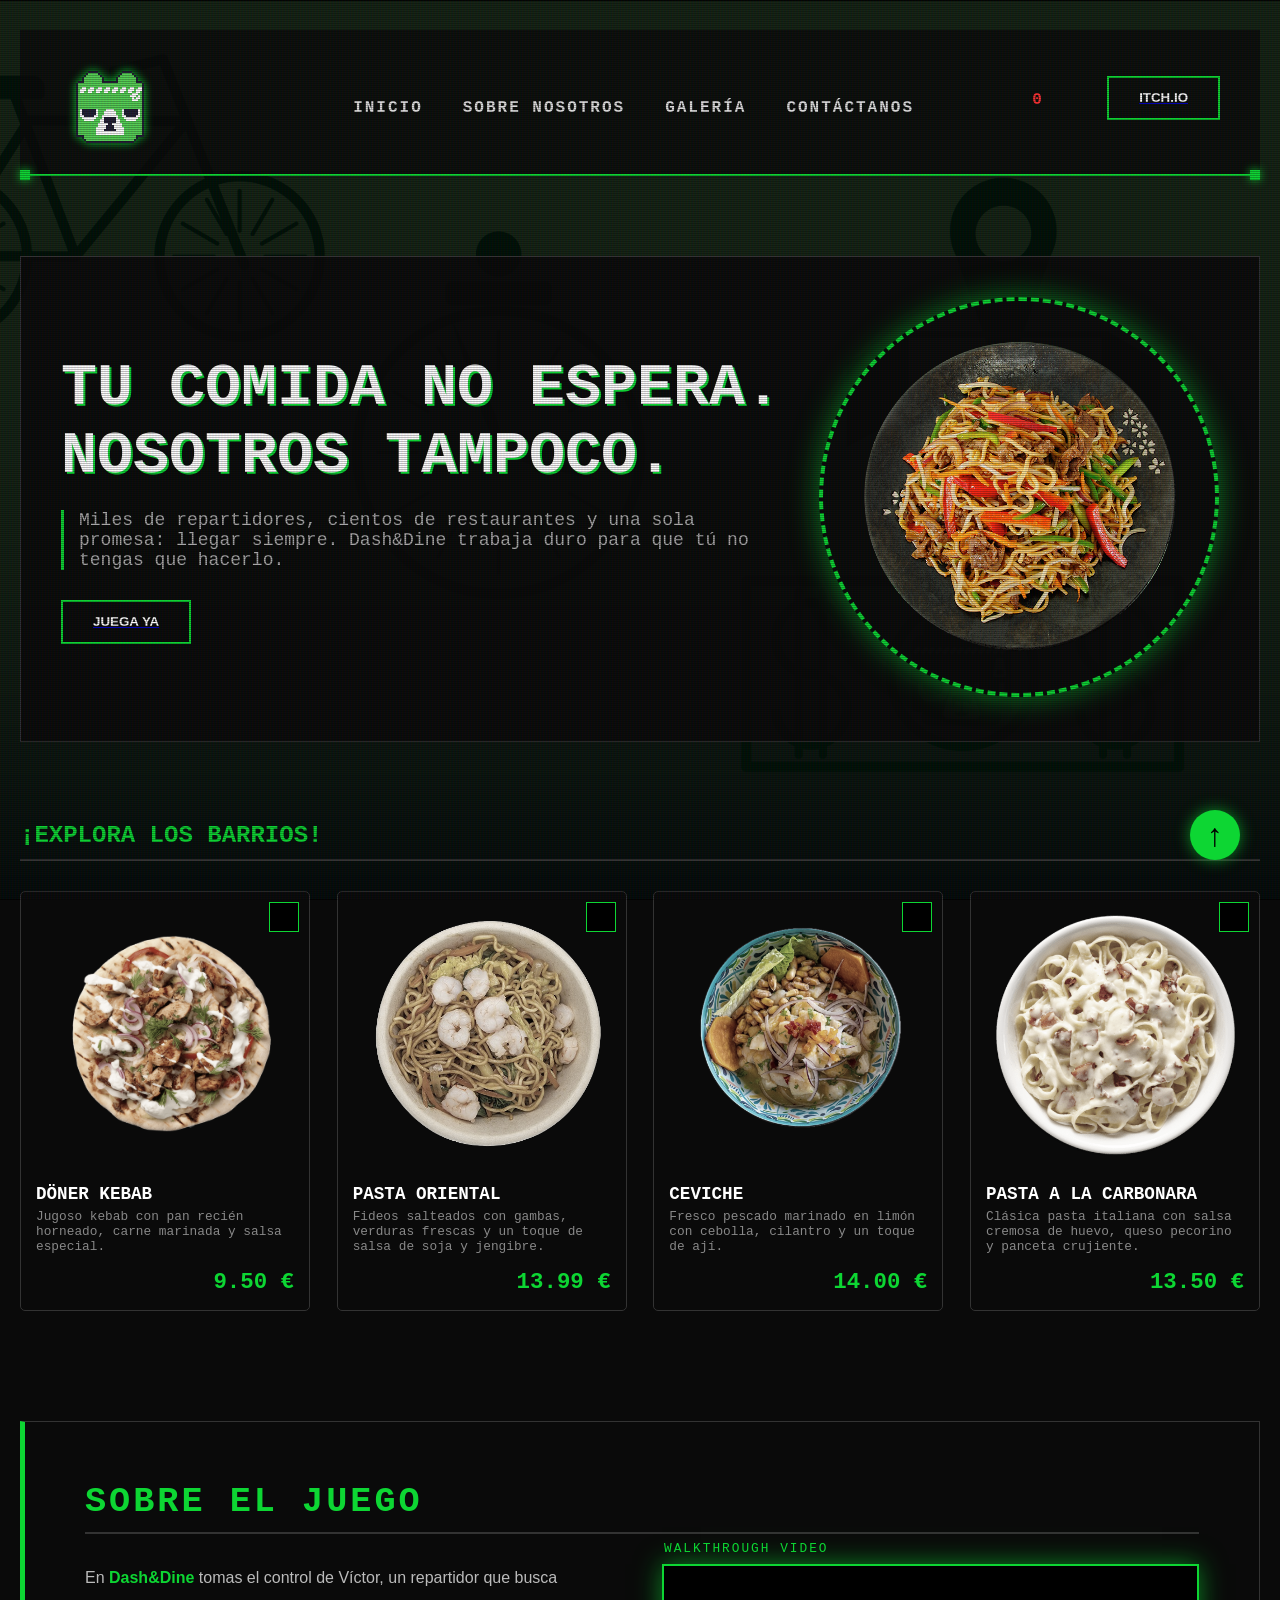
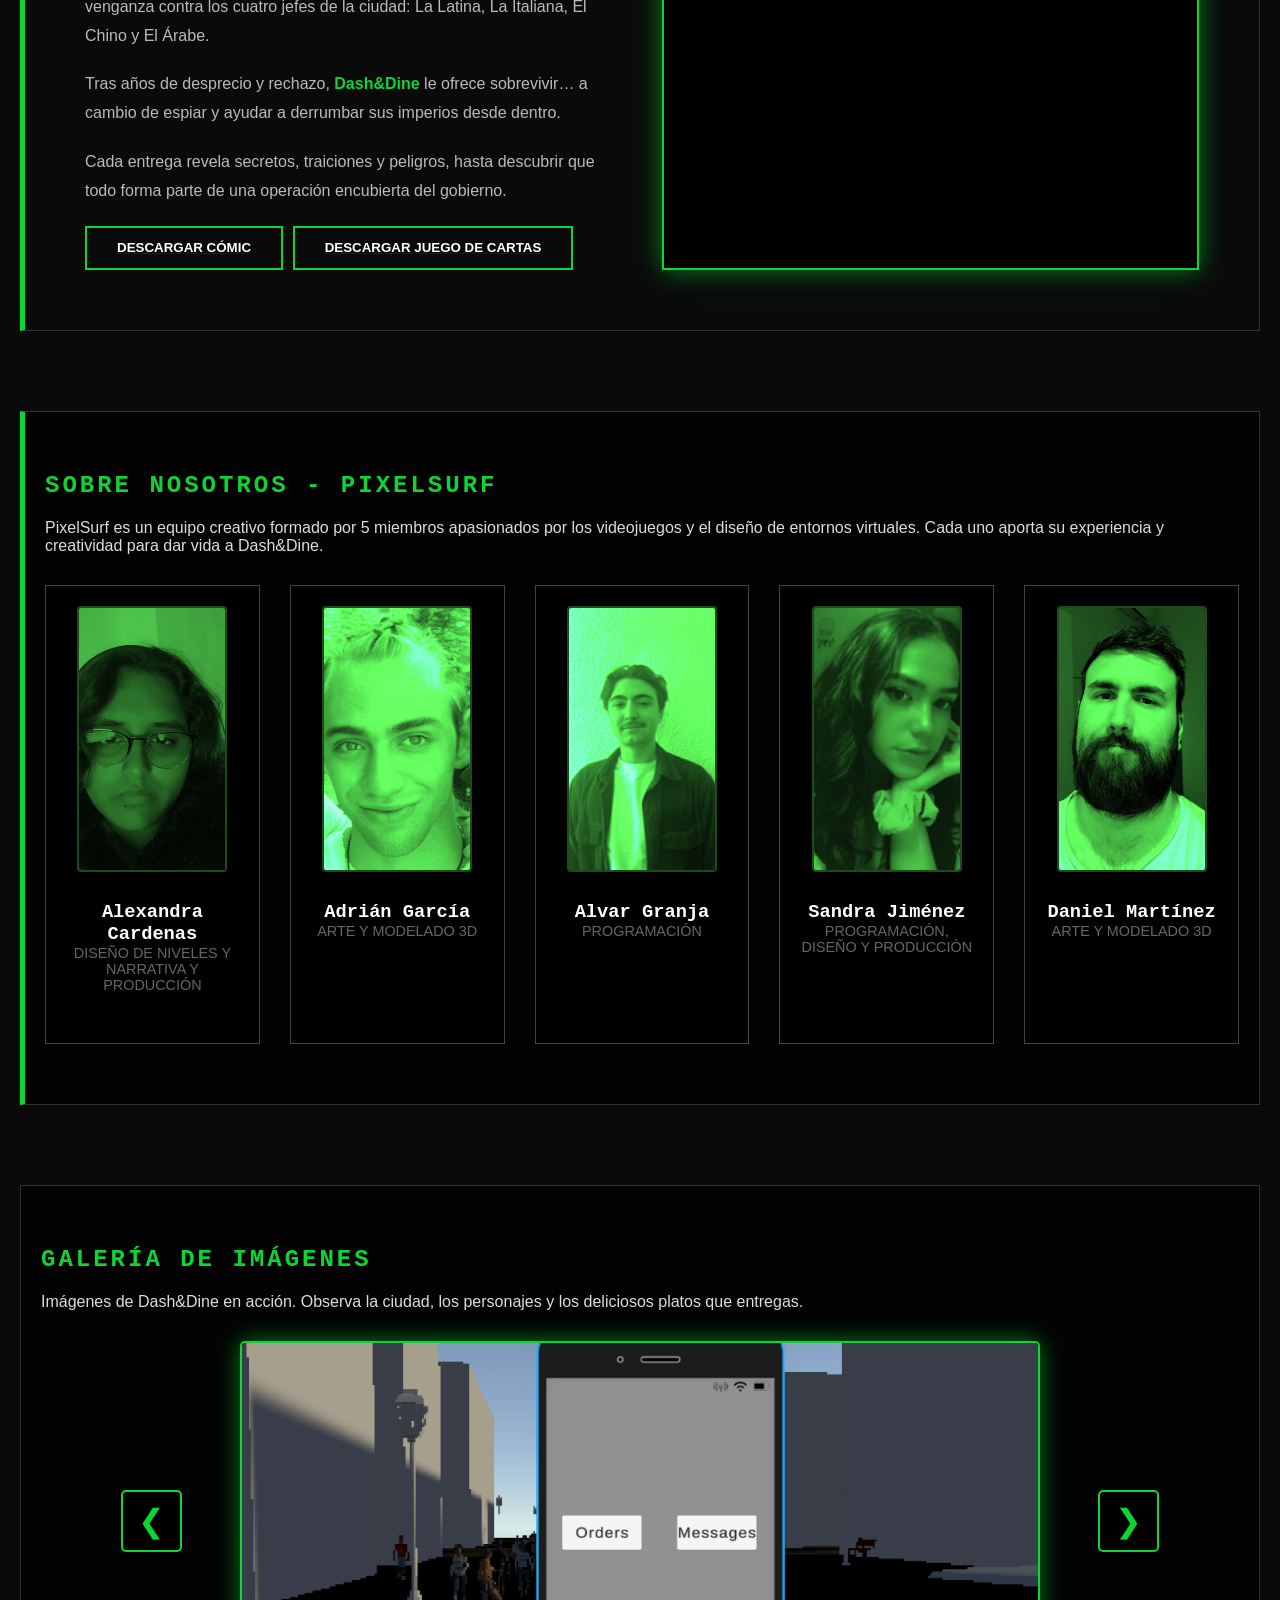
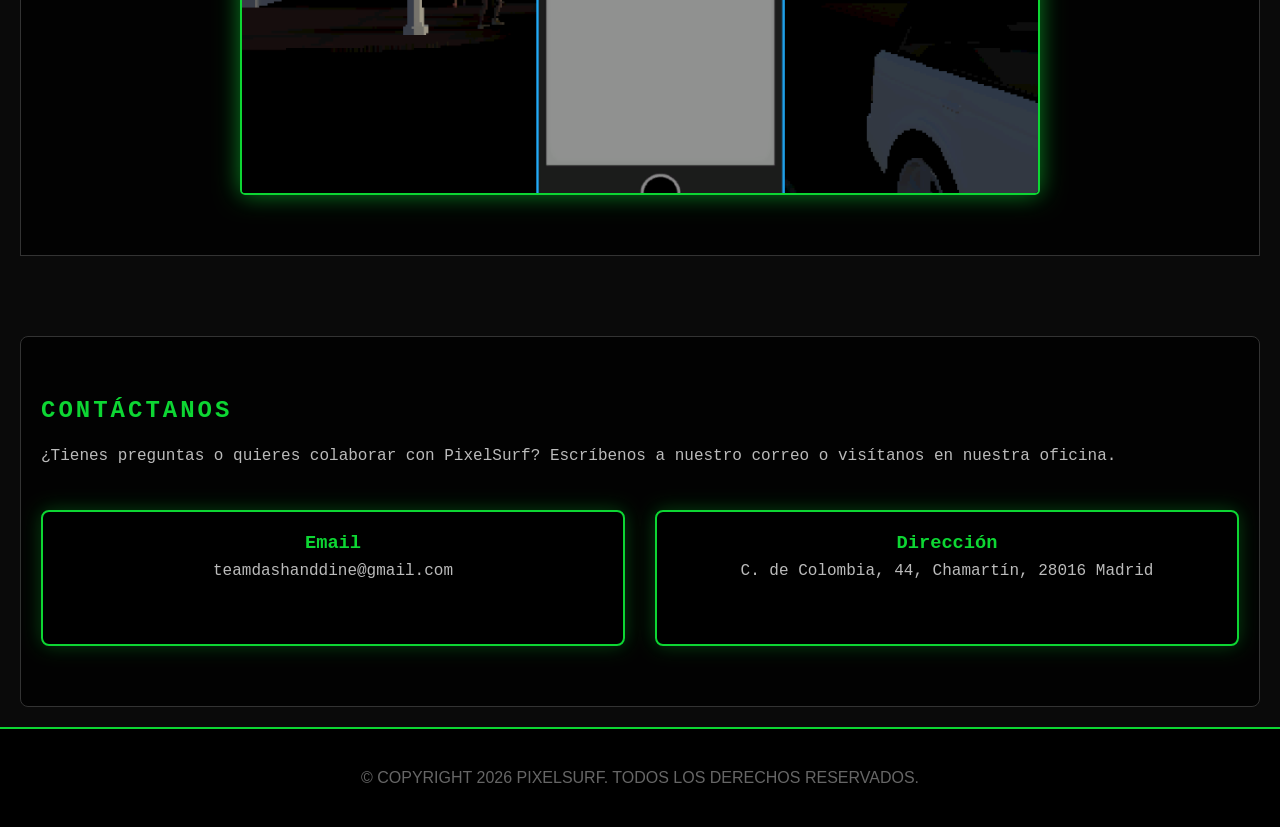
==== commit 4edcab7b: "Nueva Build-Release" ====
--- a/index.html
+++ b/index.html
@@ -50,7 +50,7 @@
             <div class="hero-text">
                 <h1>Tu comida no espera. Nosotros tampoco.</h1>
                 <p>Miles de repartidores, cientos de restaurantes y una sola promesa: llegar siempre. Dash&Dine trabaja duro para que tú no tengas que hacerlo.</p>
-                <button class="btn"><a href="https://drive.google.com/file/d/1_JxgcCNVfXd_ve71Pu-QCFqU8wHJPC1H/view?usp=sharing" target="_blank"><strong style="color: #ffff;">JUEGA YA</strong></a></button>
+                <button class="btn"><a href="https://drive.google.com/file/d/1VE6dD69ZrEOh9ak2ezDNuslwQJLzDqHw/view?usp=sharing" target="_blank"><strong style="color: #ffff;">JUEGA YA</strong></a></button>
             </div>
 
             <div class="hero-image">
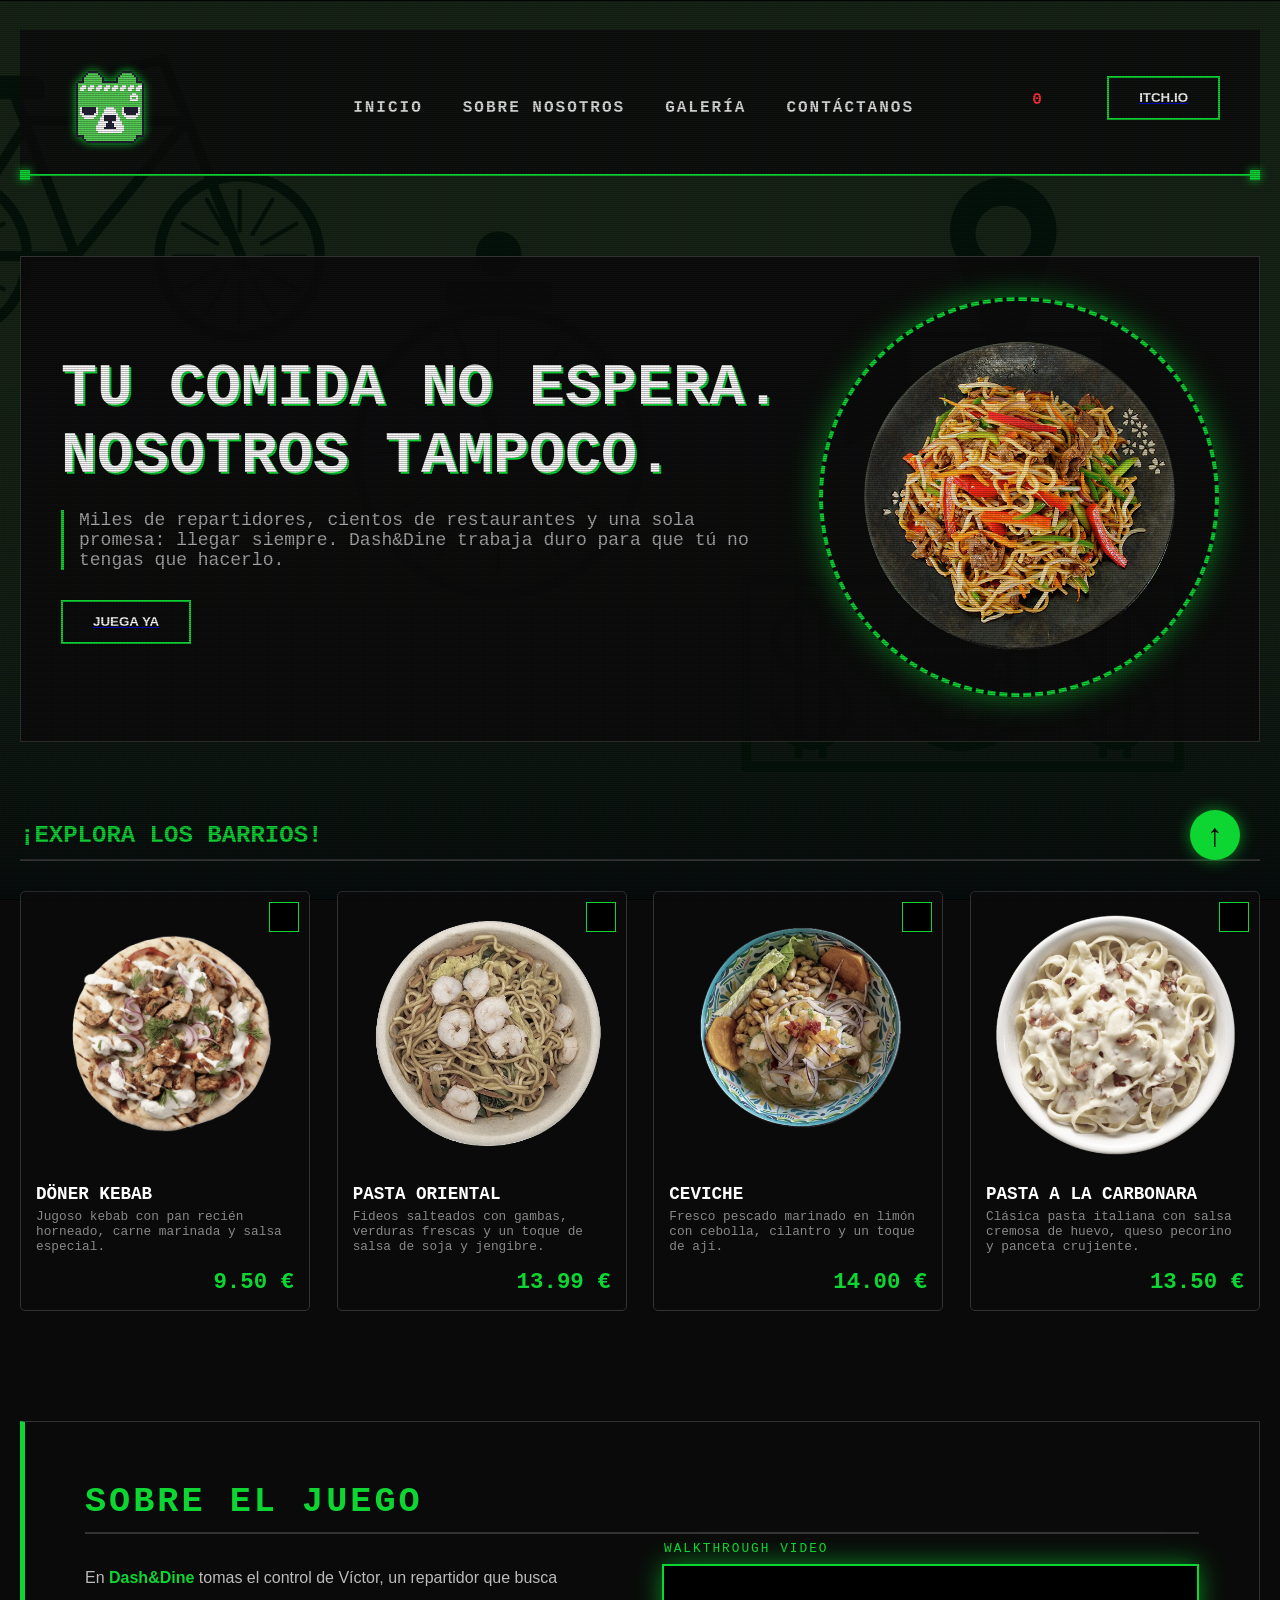
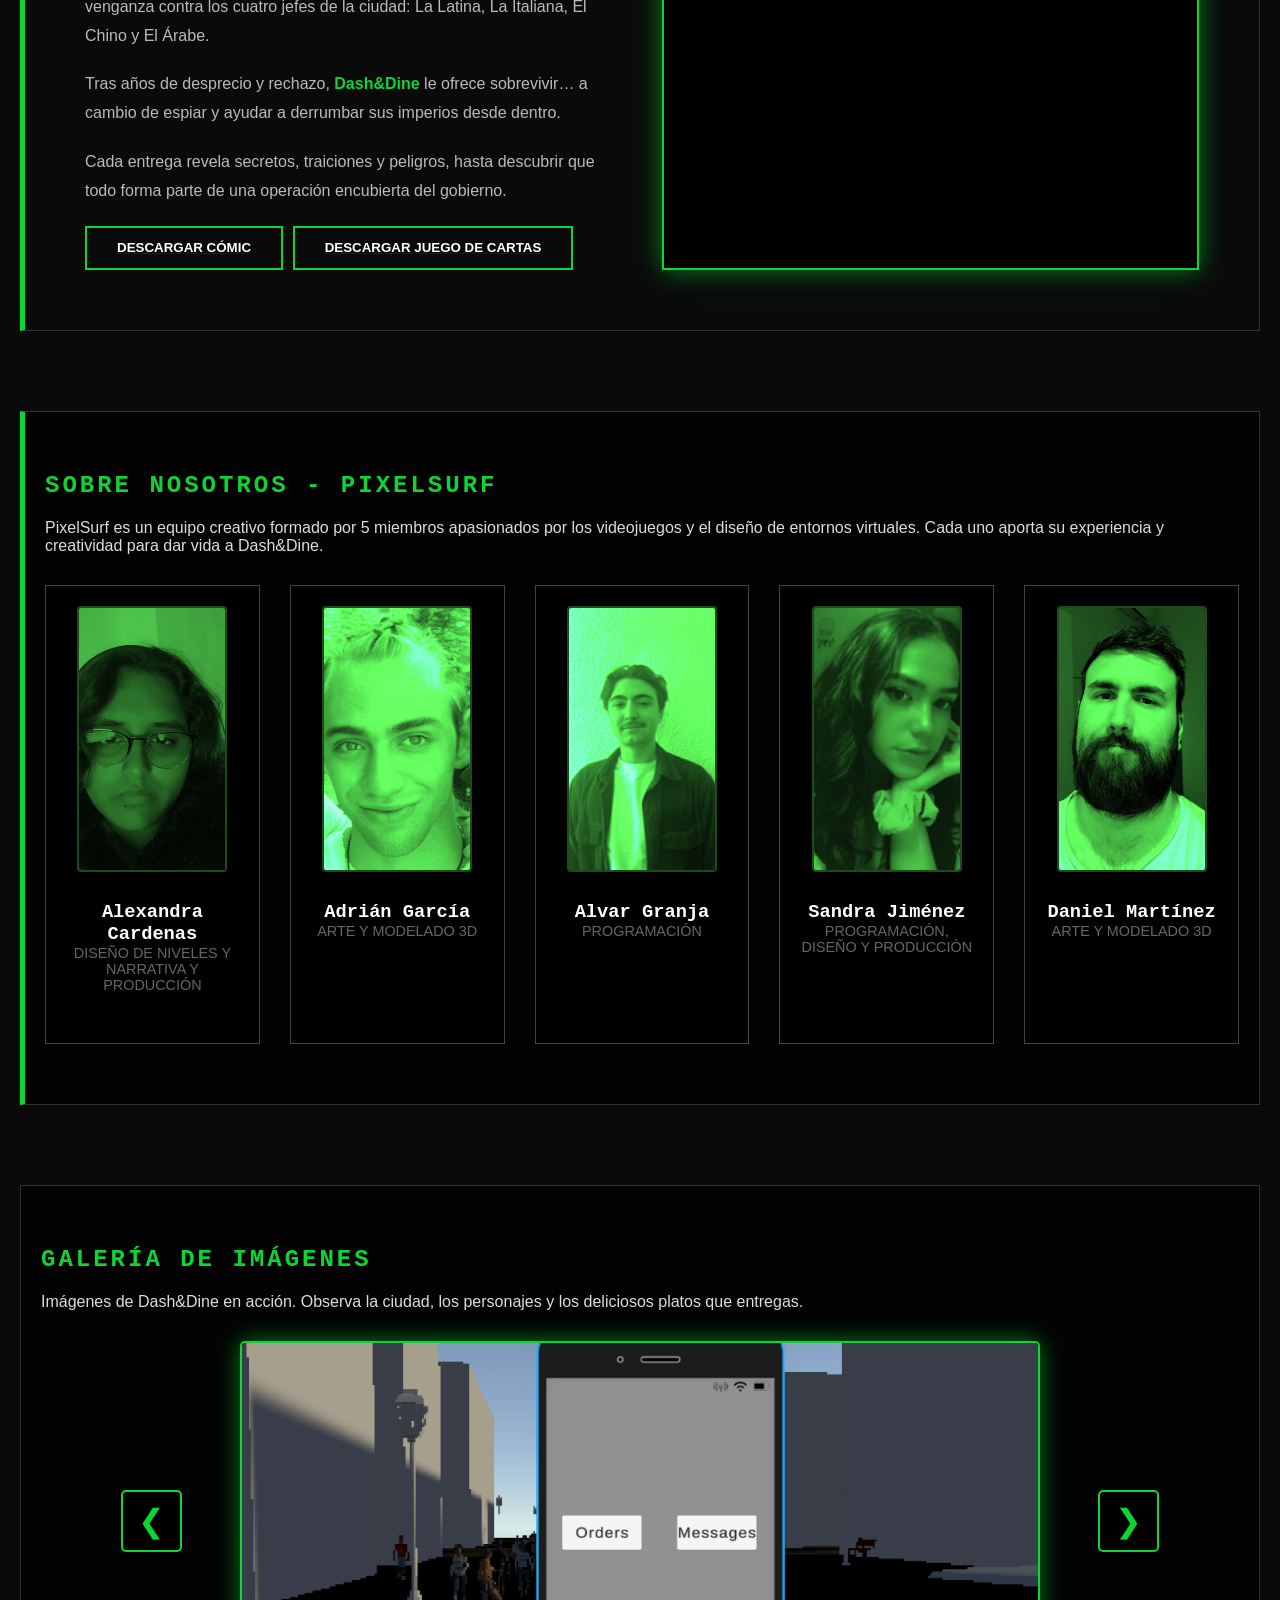
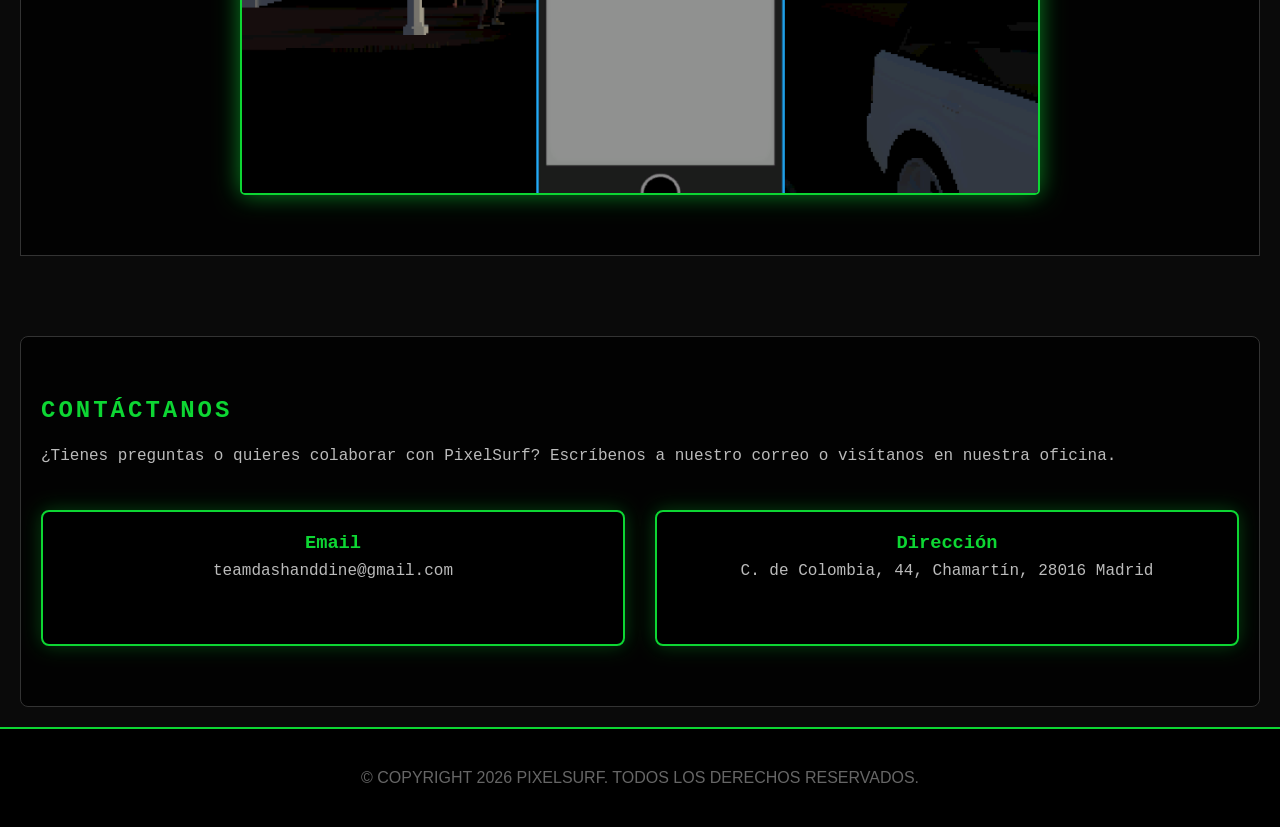
==== commit b2c2cc7f: "Actualización de productos IP y nuevo vídeo" ====
--- a/index.html
+++ b/index.html
@@ -23,7 +23,7 @@
         <li><a href="#home">Inicio</a></li>        
         <li><a href="#sobre-nosotros">Sobre Nosotros</a></li>
         <li><a href="#galeria">Galería</a></li>
-        <li><a href="#contacto">Contáctanos</a></li>              
+        <li><a href="#contacto">Contáctanos</a></li>               
       </ul>
     </nav>
   </div>
@@ -45,8 +45,7 @@
 </header>
     
     <main>
-      <!-- SECCIÓN CABECERO -->
-        <section class="hero" id="home">
+      <section class="hero" id="home">
             <div class="hero-text">
                 <h1>Tu comida no espera. Nosotros tampoco.</h1>
                 <p>Miles de repartidores, cientos de restaurantes y una sola promesa: llegar siempre. Dash&Dine trabaja duro para que tú no tengas que hacerlo.</p>
@@ -57,8 +56,7 @@
                 <img src="./images/1.png" alt="Delicious Food" id="heroImage">
             </div>
         </section>
-      <!-- SECCIÓN PLATOS -->
-        <section class="popular-dishes">
+      <section class="popular-dishes">
         <h2>¡Explora los barrios!</h2>
         <div class="dishes">
           <div class="dish" data-img="./images/2.png">
@@ -102,12 +100,10 @@
           </div>
         </div>
       </section>
-      <!-- SECCIÓN SOBRE EL JUEGO -->
-<section class="about-section">
+      <section class="about-section">
   <h2>Sobre el juego</h2>
 
   <div class="about-grid">
-    <!-- TEXTO -->
     <div class="about-text-box">
       <p>En <strong style="color: var(--dd-green);">Dash&Dine</strong> tomas el control de Víctor, un repartidor que busca
         venganza contra los cuatro jefes de la ciudad: La Latina, La Italiana,
@@ -129,7 +125,7 @@
     <div class="about-video">
   <div class="video-frame">
     <iframe 
-      src="https://www.youtube.com/embed/zdBp_uDcP5E"
+      src="https://www.youtube.com/embed/5gjFYCm8Fh0"
       title="Dash & Dine - Gameplay"
       frameborder="0"
       allow="accelerometer; autoplay; clipboard-write; encrypted-media; gyroscope; picture-in-picture"
@@ -139,7 +135,6 @@
 </div>
 </section>
 
-<!-- SECCIÓN SOBRE NOSOTROS -->
 <section class="team-section" id="sobre-nosotros">
   <div class="team-container">
     <h2>Sobre Nosotros - PixelSurf</h2>
@@ -175,7 +170,6 @@
   </div>
 </section>
 
-<!-- SECCIÓN GALERÍA -->
 <section class="gallery-section" id="galeria">
   <div class="gallery-container">
     <h2>Galería de Imágenes</h2>
@@ -202,21 +196,18 @@
     <button class="carousel-btn prev">&#10094;</button>
     <button class="carousel-btn next">&#10095;</button>
 
-  <!-- Lightbox overlay -->
   <div id="lightbox-overlay">
     <span id="lightbox-close">&times;</span>
     <img id="lightbox-image" src="" alt="">
   </div>
 </section>
 
-<!-- SECCIÓN CONTÁCTANOS -->
 <section class="contact-section" id="contacto">
   <div class="contact-container">
     <h2>Contáctanos</h2>
     <p>¿Tienes preguntas o quieres colaborar con PixelSurf? Escríbenos a nuestro correo o visítanos en nuestra oficina.</p>
     
     <div class="contact-grid">
-      <!-- Datos de contacto -->
       <div class="contact-card">
         <i class="fa-solid fa-envelope"></i>
         <h3>Email</h3>
@@ -232,17 +223,14 @@
   </div>
 </section>
 
-    <!-- Botón para volver al inicio -->
     <a href="#container" class="back-to-top" title="Volver al inicio">
-        &#8593; <!-- Flecha hacia arriba -->
-    </a>
+        &#8593; </a>
 
 
     </main>
     </div>
     <script src="script.js"></script>
 </body>
-<!-- FOOTER-->
 <footer>
         <p>&copy; copyright 2026 PixelSurf. Todos los derechos reservados.</p>
     </footer>
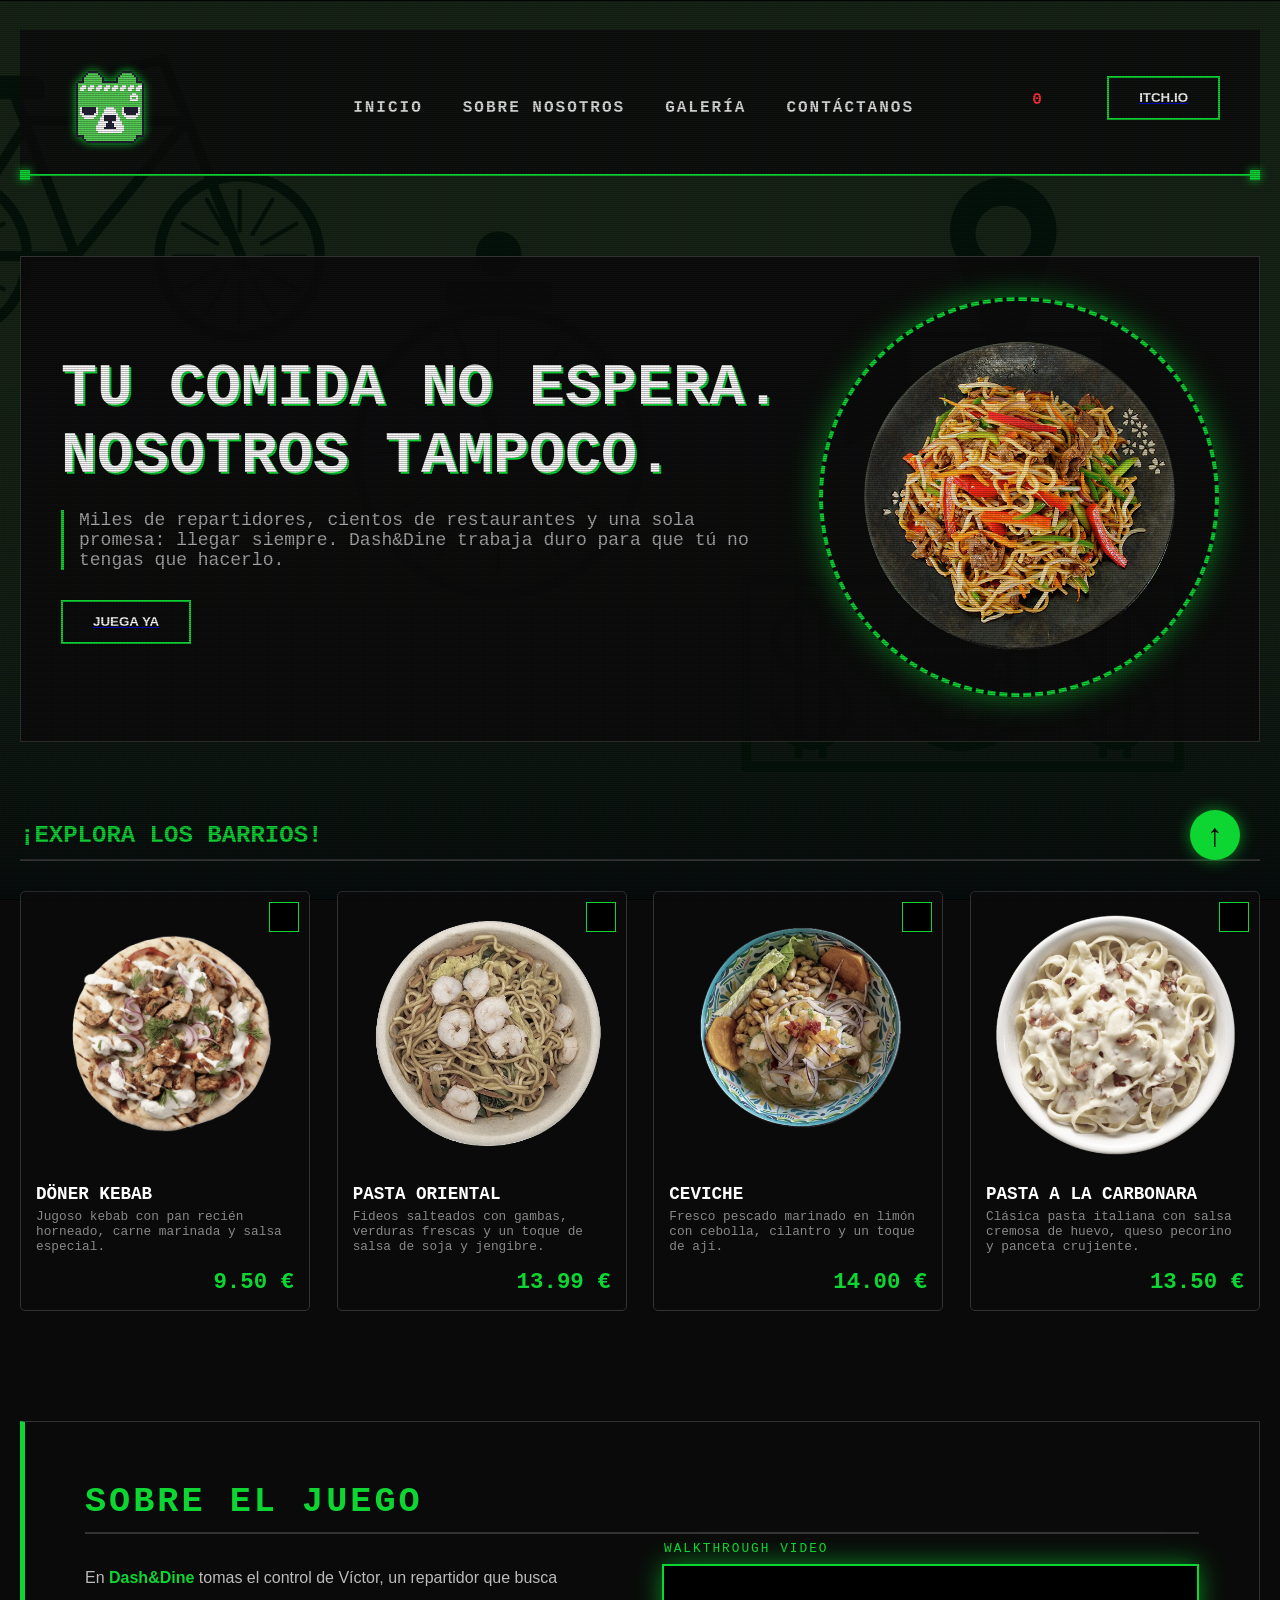
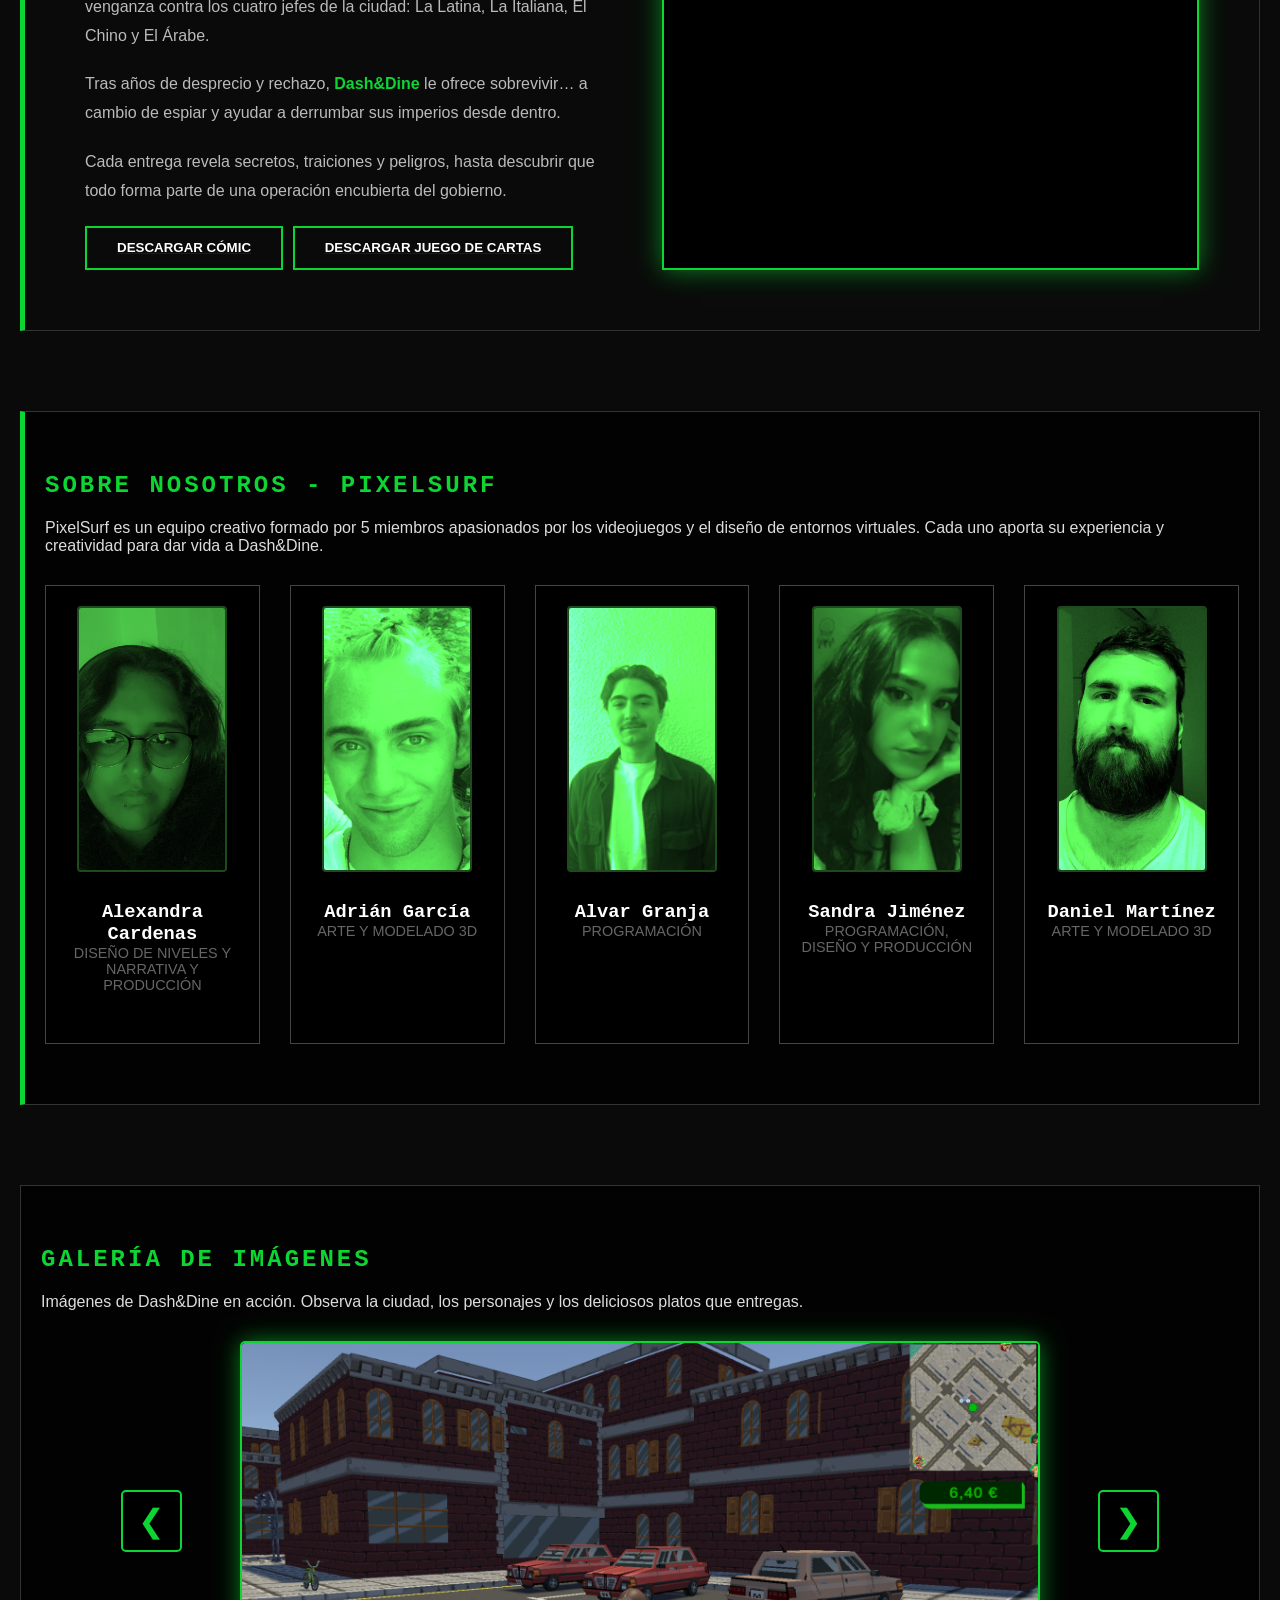
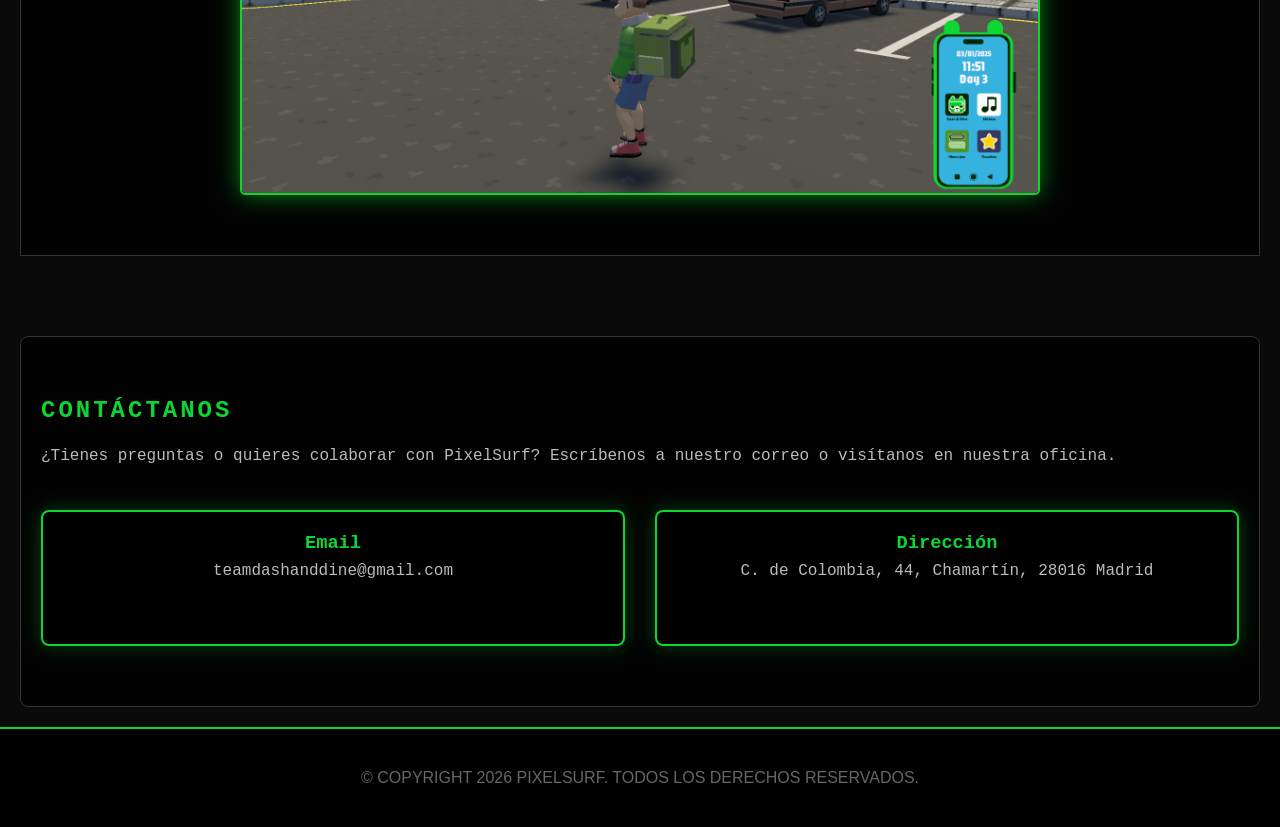
==== commit 0ea7715a: "Nuevas capturas - Release" ====
--- a/index.html
+++ b/index.html
@@ -180,17 +180,7 @@
         <img src="./images/gallery1.png" alt="Captura 1">
         <img src="./images/gallery2.png" alt="Captura 2">
         <img src="./images/gallery3.png" alt="Captura 3">
-        <img src="./images/gallery4.png" alt="Captura 4">
-        <img src="./images/gallery5.png" alt="Captura 5">
-        <img src="./images/gallery6.png" alt="Captura 6">
-        <img src="./images/gallery7.png" alt="Captura 7">
-        <img src="./images/gallery8.png" alt="Captura 8">
-        <img src="./images/gallery9.png" alt="Captura 9">
-        <img src="./images/gallery10.png" alt="Captura 10">
-        <img src="./images/gallery11.png" alt="Captura 11">
-        <img src="./images/gallery12.png" alt="Captura 12">        
-        <img src="./images/gallery13.png" alt="Captura 13">
-        <img src="./images/gallery14.png" alt="Captura 14">
+        <img src="./images/gallery4.png" alt="Captura 4">     
       </div>  
     </div>
     <button class="carousel-btn prev">&#10094;</button>
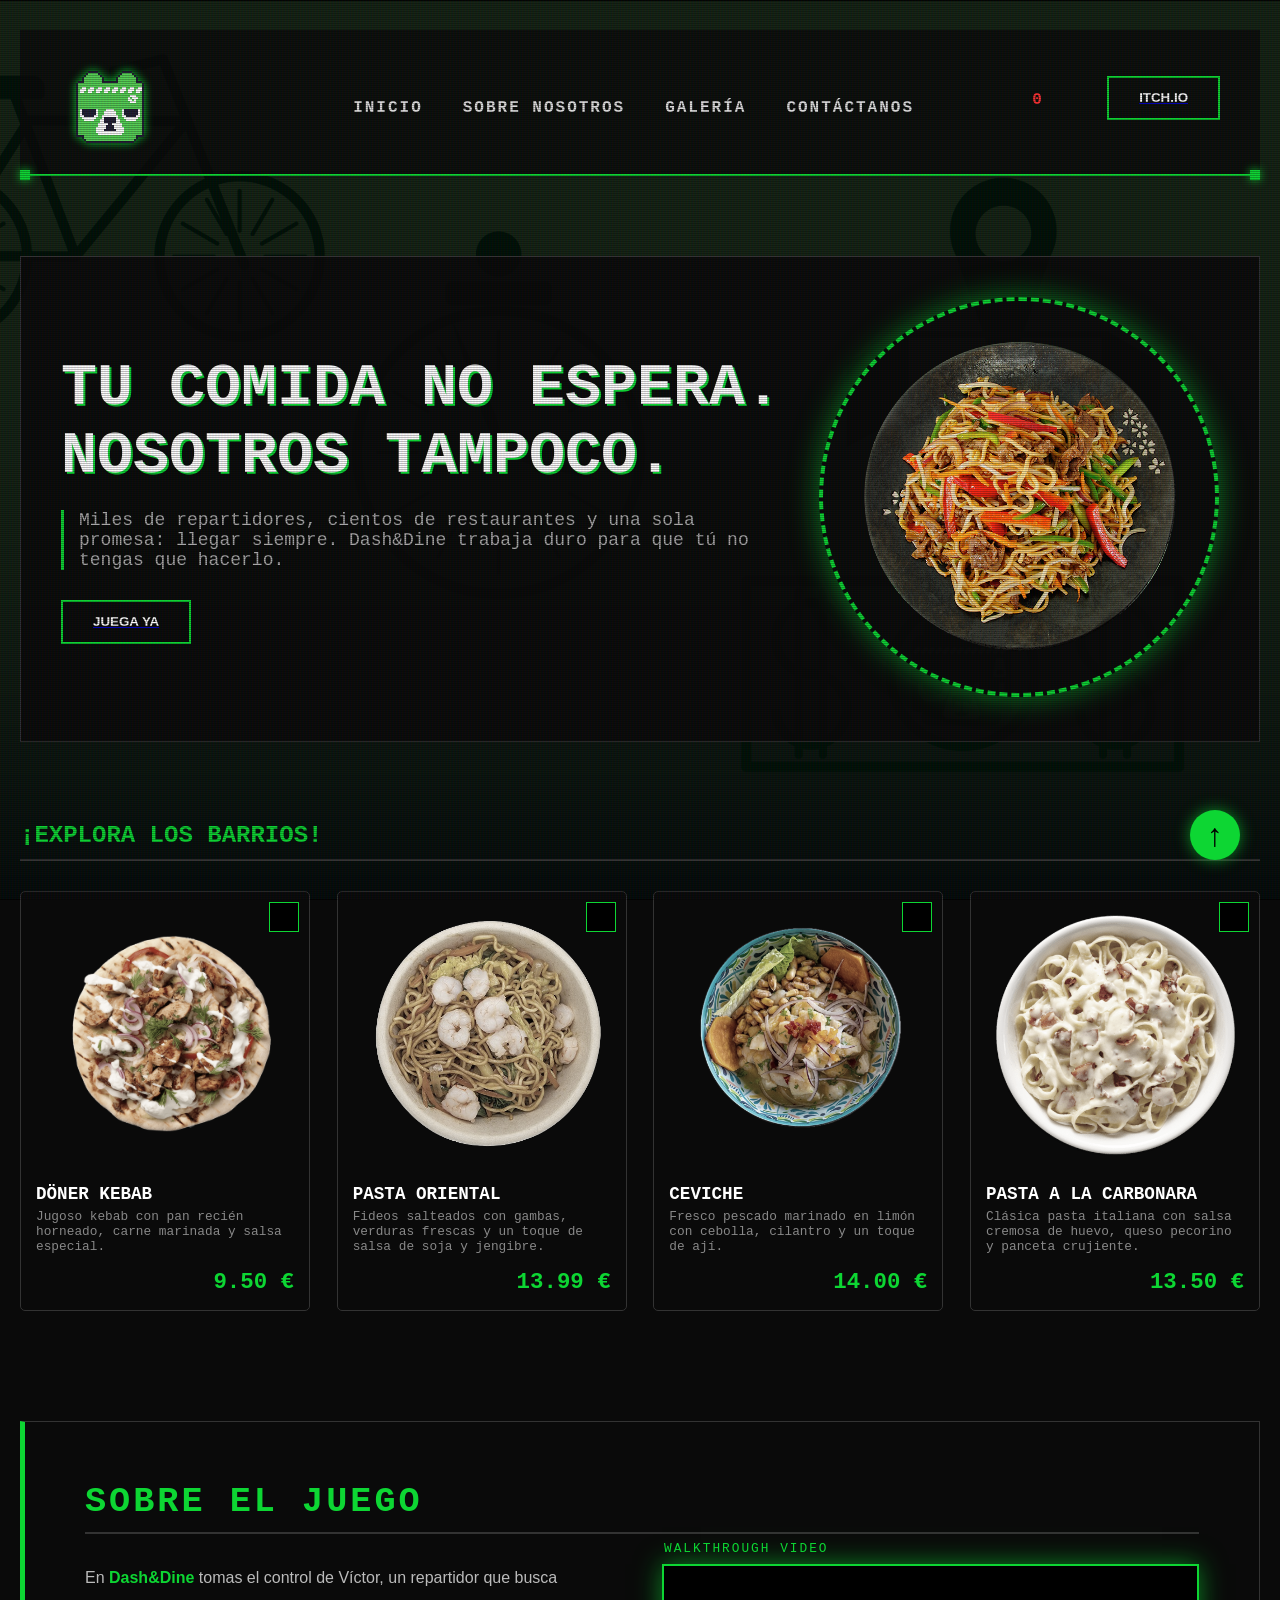
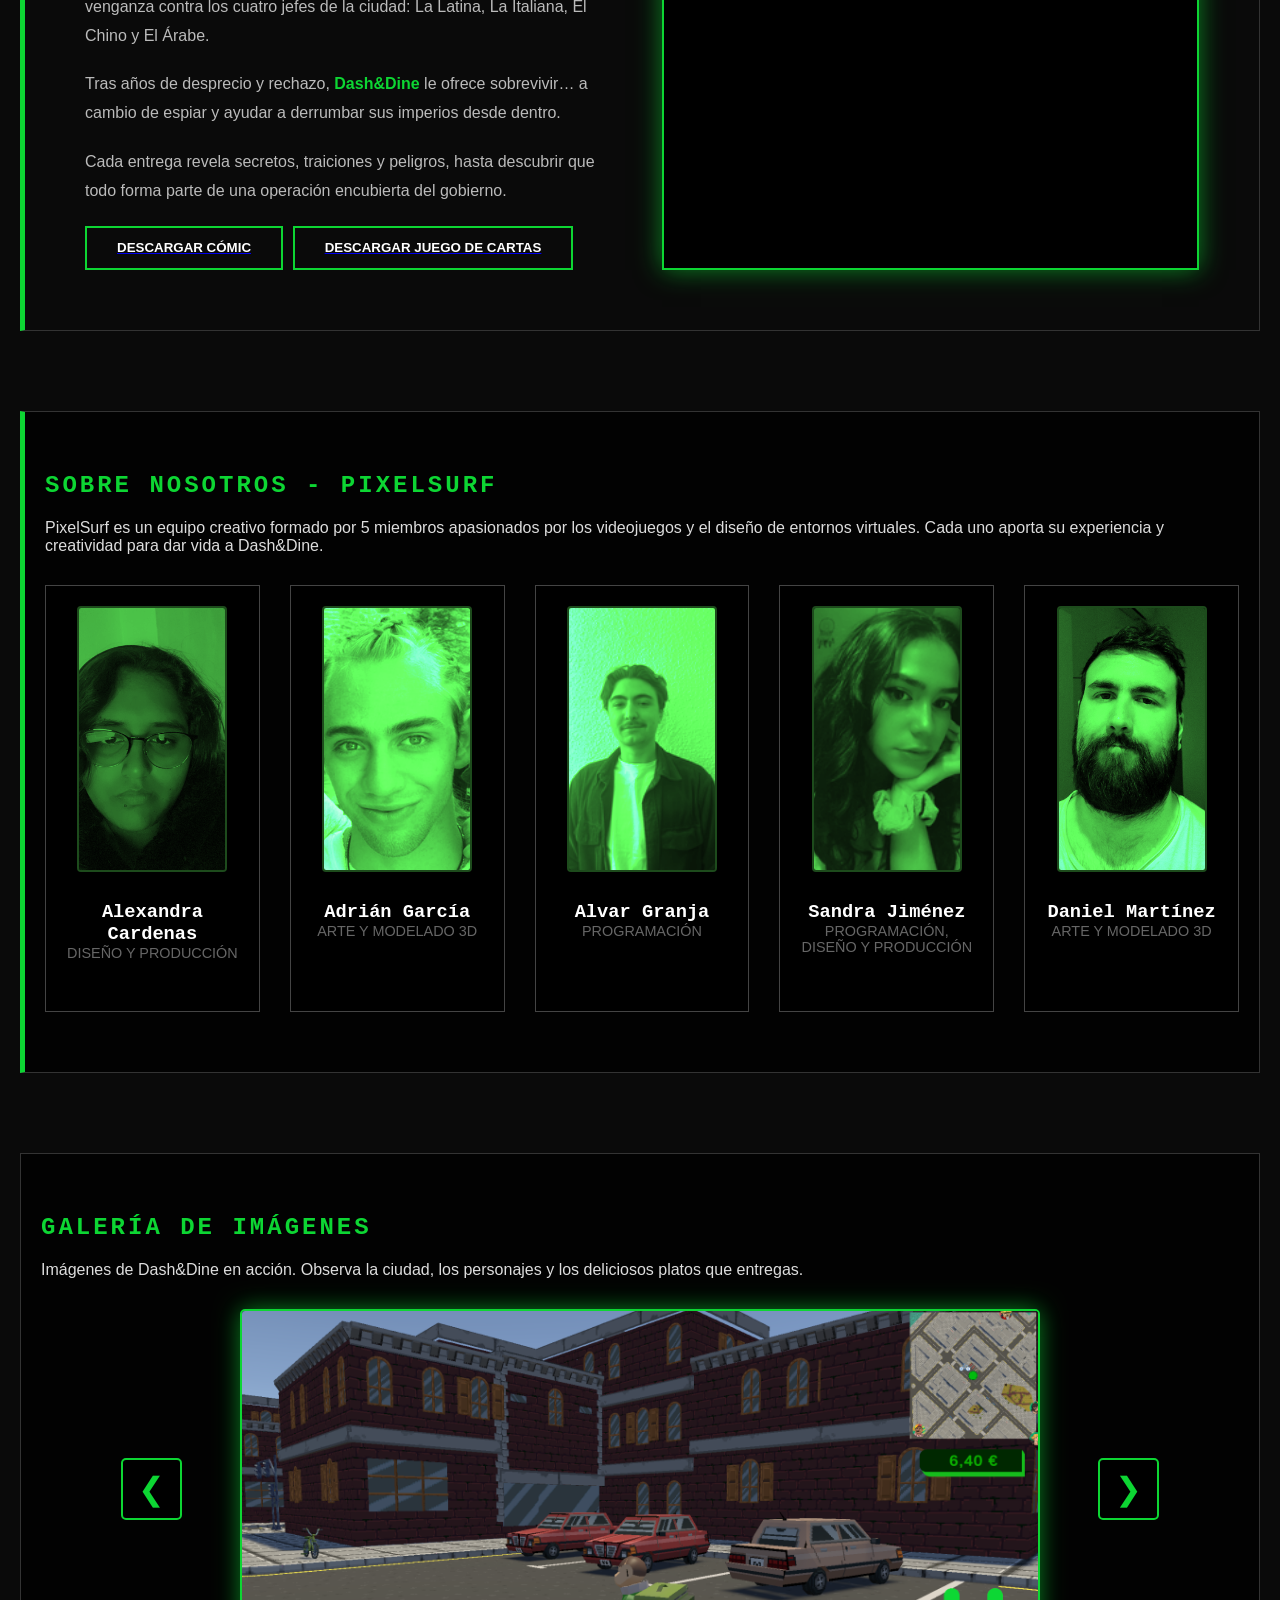
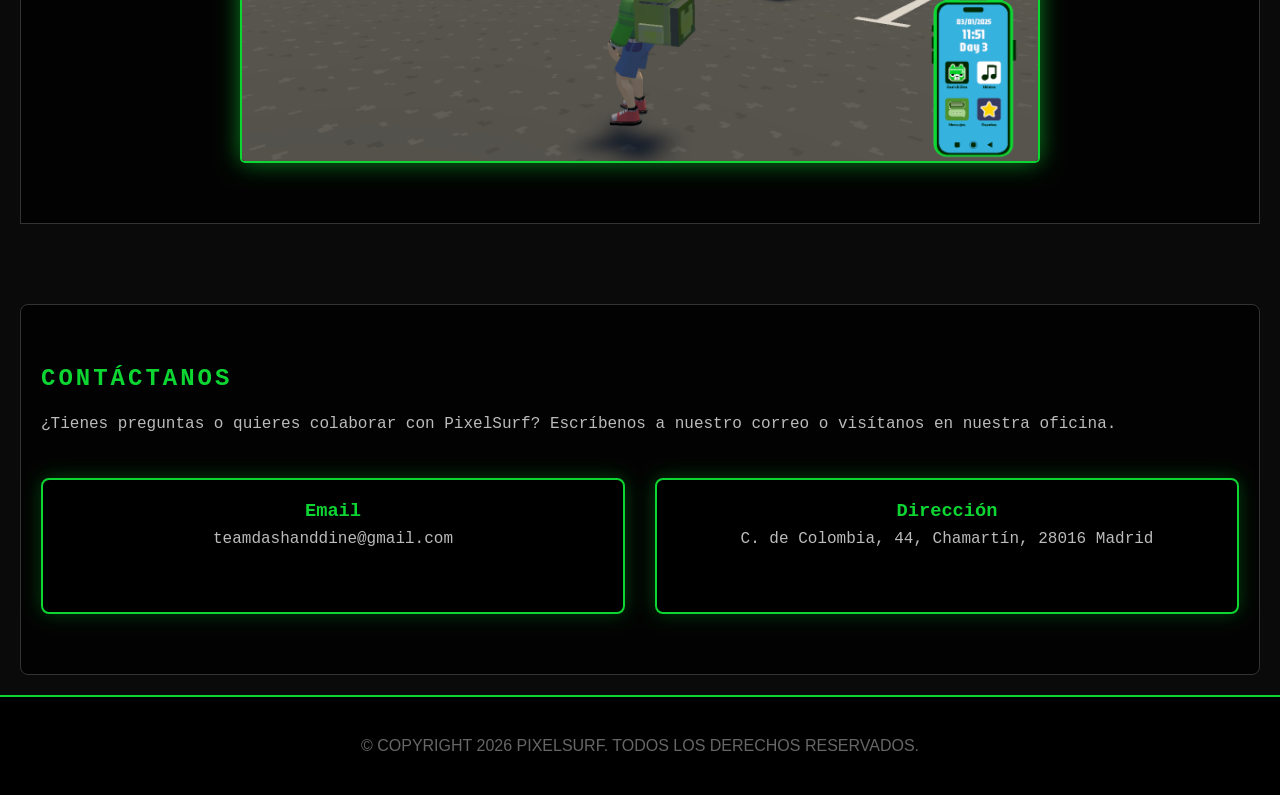
==== commit dd6fa63c: "Cambios pequeños" ====
--- a/index.html
+++ b/index.html
@@ -49,7 +49,7 @@
             <div class="hero-text">
                 <h1>Tu comida no espera. Nosotros tampoco.</h1>
                 <p>Miles de repartidores, cientos de restaurantes y una sola promesa: llegar siempre. Dash&Dine trabaja duro para que tú no tengas que hacerlo.</p>
-                <button class="btn"><a href="https://drive.google.com/file/d/1VE6dD69ZrEOh9ak2ezDNuslwQJLzDqHw/view?usp=sharing" target="_blank"><strong style="color: #ffff;">JUEGA YA</strong></a></button>
+                <button class="btn"><a href="https://drive.google.com/file/d/1f4ht5TDRfr2PFTGPXYl3hxHFaYetOoB3/view?usp=sharing" target="_blank"><strong style="color: #ffff;">JUEGA YA</strong></a></button>
             </div>
 
             <div class="hero-image">
@@ -144,7 +144,7 @@
       <div class="member">
         <img src="./images/team1.jpg" alt="Miembro 1">
         <h3>Alexandra Cardenas</h3>
-        <p>Diseño de niveles y narrativa y Producción</p>
+        <p>Diseño y Producción</p>
       </div>
       <div class="member">
         <img src="./images/team2.jpg" alt="Miembro 2">
@@ -180,7 +180,12 @@
         <img src="./images/gallery1.png" alt="Captura 1">
         <img src="./images/gallery2.png" alt="Captura 2">
         <img src="./images/gallery3.png" alt="Captura 3">
-        <img src="./images/gallery4.png" alt="Captura 4">     
+        <img src="./images/gallery4.png" alt="Captura 4">   
+    <!-- GIFS -->
+        <img src="./images/MecanicaReparto.gif" alt="GIF 1">  
+        <img src="./images/MecanicaReparto.gif" alt="GIF 2">  
+        <img src="./images/MecanicaReparto.gif" alt="GIF 3">  
+        <img src="./images/MecanicaReparto.gif" alt="GIF 4">    
       </div>  
     </div>
     <button class="carousel-btn prev">&#10094;</button>
